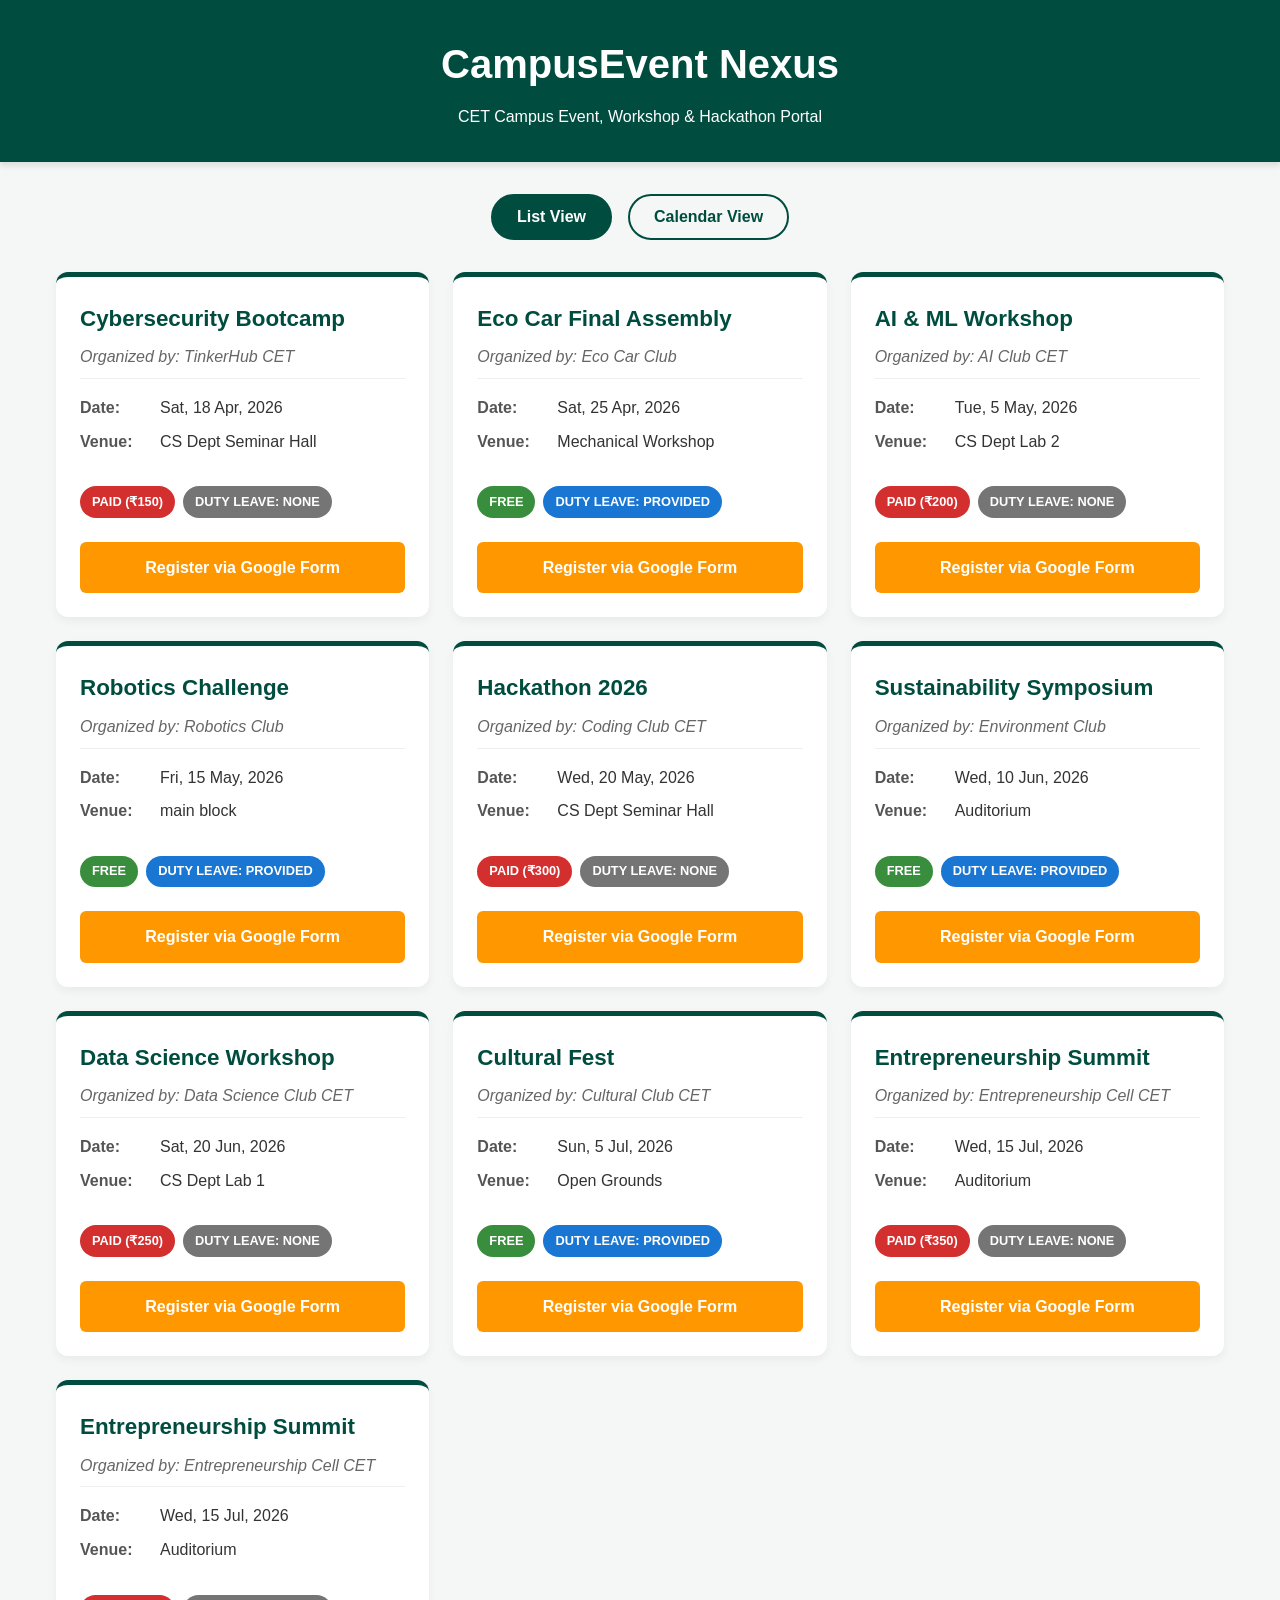
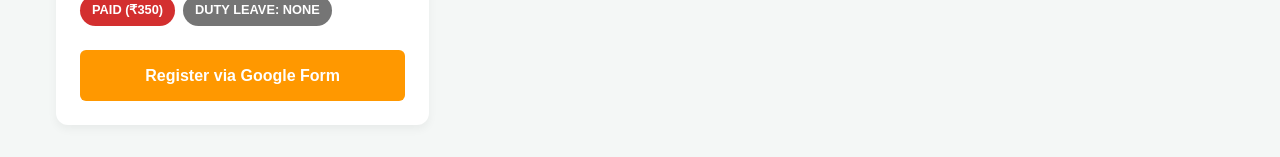
==== index.html @ fb7af2f2 "Create index.html" ====
<!DOCTYPE html>
<html lang="en">
<head>
    <meta charset="UTF-8">
    <meta name="viewport" content="width=device-width, initial-scale=1.0">
    <title>EventLOGIX</title>
    <style>
        /* --- 1. CSS STYLING --- */
        :root {
            --primary-color: #004d40;
            --secondary-color: #00796b;
            --accent-color: #ff9800;
            --bg-color: #f4f7f6;
            --text-color: #333;
            --card-bg: #ffffff;
        }

        * {
            box-sizing: border-box;
            margin: 0;
            padding: 0;
            font-family: 'Segoe UI', Tahoma, Geneva, Verdana, sans-serif;
        }

        body {
            background-color: var(--bg-color);
            color: var(--text-color);
            line-height: 1.6;
        }

        header {
            background-color: var(--primary-color);
            color: white;
            padding: 2rem 1rem;
            text-align: center;
            box-shadow: 0 4px 6px rgba(0,0,0,0.1);
        }

        header h1 {
            font-size: 2.5rem;
            margin-bottom: 0.5rem;
        }

        main {
            padding: 2rem 1rem;
            max-width: 1200px;
            margin: 0 auto;
        }

        /* View Toggle Controls */
        .controls {
            display: flex;
            justify-content: center;
            gap: 1rem;
            margin-bottom: 2rem;
        }

        .toggle-btn {
            padding: 0.75rem 1.5rem;
            border: 2px solid var(--primary-color);
            background-color: transparent;
            color: var(--primary-color);
            font-size: 1rem;
            font-weight: bold;
            border-radius: 30px;
            cursor: pointer;
            transition: all 0.3s ease;
        }

        .toggle-btn.active, .toggle-btn:hover {
            background-color: var(--primary-color);
            color: white;
        }

        /* Views Animation */
        #list-view, #calendar-view {
            display: none;
            animation: fadeIn 0.5s ease-in-out;
        }

        #list-view.active, #calendar-view.active {
            display: block;
        }

        @keyframes fadeIn {
            from { opacity: 0; transform: translateY(10px); }
            to { opacity: 1; transform: translateY(0); }
        }

        /* Grid Layout for Event Cards */
        .grid-container {
            display: grid;
            grid-template-columns: repeat(auto-fit, minmax(320px, 1fr));
            gap: 1.5rem;
        }

        /* Event Card Styling */
        .card {
            background: var(--card-bg);
            border-radius: 12px;
            padding: 1.5rem;
            box-shadow: 0 4px 10px rgba(0,0,0,0.05);
            border-top: 5px solid var(--primary-color);
            display: flex;
            flex-direction: column;
            transition: transform 0.2s, box-shadow 0.2s;
        }

        .card:hover {
            transform: translateY(-5px);
            box-shadow: 0 6px 15px rgba(0,0,0,0.1);
        }

        .card h3 {
            color: var(--primary-color);
            margin-bottom: 0.5rem;
            font-size: 1.4rem;
        }

        .card .club-name {
            font-style: italic;
            color: #666;
            margin-bottom: 1rem;
            border-bottom: 1px solid #eee;
            padding-bottom: 0.5rem;
        }

        .detail-row {
            display: flex;
            margin-bottom: 0.5rem;
            align-items: center;
        }

        .detail-row strong {
            width: 80px;
            color: #555;
        }

        /* Badges */
        .badges {
            margin: 1.5rem 0;
            display: flex;
            flex-wrap: wrap;
            gap: 0.5rem;
        }

        .badge {
            padding: 0.35rem 0.75rem;
            border-radius: 20px;
            font-size: 0.8rem;
            font-weight: bold;
            color: white;
            text-transform: uppercase;
        }

        .bg-paid { background-color: #d32f2f; }
        .bg-free { background-color: #388e3c; }
        .bg-leave { background-color: #1976d2; }
        .bg-no-leave { background-color: #757575; }

        /* Google Form Link Button */
        .btn-register {
            margin-top: auto;
            display: block;
            padding: 0.8rem;
            background-color: var(--accent-color);
            color: white;
            text-decoration: none;
            border-radius: 6px;
            font-weight: bold;
            text-align: center;
            transition: background-color 0.2s;
        }

        .btn-register:hover {
            background-color: #e68a00;
        }

        /* Calendar View Styling */
        .calendar-header {
            display: flex;
            justify-content: space-between;
            align-items: center;
            margin-bottom: 1rem;
            background: white;
            padding: 1rem;
            border-radius: 8px;
            box-shadow: 0 2px 5px rgba(0,0,0,0.05);
        }

        .calendar-grid {
            display: grid;
            grid-template-columns: repeat(7, 1fr);
            gap: 5px;
            background: #ddd;
            border: 1px solid #ddd;
            border-radius: 8px;
            overflow: hidden;
        }

        .calendar-day-header {
            background: var(--primary-color);
            color: white;
            padding: 0.5rem;
            text-align: center;
            font-weight: bold;
            font-size: 0.9rem;
        }

        .calendar-day {
            background: white;
            min-height: 100px;
            padding: 0.5rem;
            position: relative;
        }

        .calendar-day.empty {
            background: #f9f9f9;
        }

        .day-number {
            font-weight: bold;
            color: #777;
            margin-bottom: 5px;
            display: block;
        }

        .calendar-event {
            background: var(--secondary-color);
            color: white;
            font-size: 0.75rem;
            padding: 4px;
            border-radius: 4px;
            margin-bottom: 4px;
            cursor: pointer;
            white-space: nowrap;
            overflow: hidden;
            text-overflow: ellipsis;
        }
        
        .calendar-event.paid { background: #d32f2f; }
        .calendar-event:hover { opacity: 0.8; }

        /* Responsive Calendar for Mobile */
        @media (max-width: 768px) {
            .calendar-grid { grid-template-columns: 1fr; }
            .calendar-day-header { display: none; }
            .calendar-day { min-height: auto; padding: 1rem; border-bottom: 1px solid #eee; }
            .calendar-day.empty { display: none; }
            .day-number { display: inline-block; width: 30px; }
            .calendar-event { white-space: normal; }
        }
    </style>
</head>
<body>

    <header>
        <h1>CampusEvent Nexus</h1>
        <p>CET Campus Event, Workshop & Hackathon Portal</p>
    </header>

    <main>
        <section class="controls">
            <button id="btn-list" class="toggle-btn active" onclick="switchView('list')">List View</button>
            <button id="btn-calendar" class="toggle-btn" onclick="switchView('calendar')">Calendar View</button>
        </section>

        <div id="list-view" class="active">
            <div id="event-container" class="grid-container">
                </div>
        </div>

        <div id="calendar-view">
            <div class="calendar-header">
                <button class="toggle-btn" onclick="changeMonth(-1)">&#8592; Prev</button>
                <h2 id="calendar-month-year">April 2026</h2>
                <button class="toggle-btn" onclick="changeMonth(1)">Next &#8594;</button>
            </div>
            <div class="calendar-grid" id="calendar-grid">
                </div>
        </div>
    </main>

    <script>
        // Data Structure (Acts as our static database)
        // REMEMBER: Replace the 'formLink' URLs with your actual Google Form links!
        const events = [
       {
                            id: 1,
                            title: "Entrepreneurship Summit",
                            club: "Entrepreneurship Cell CET",
                            date: "2026-07-15",
                            location: "Auditorium",
                            isFree: false,
                            costText: "Paid (₹350)",
                            dutyLeave: false,
                            formLink: "https://docs.google.com/forms/d/e/1FAIpQLSc_j4WMgxHCGVYMTfJOaY2FZp9O6i1pUC7nRls2keED-490Xw/viewform?usp=publish-editor"
                        },
            {
                id: 2,
                title: "Cybersecurity Bootcamp",
                club: "TinkerHub CET",
                date: "2026-04-18",
                location: "CS Dept Seminar Hall",
                isFree: false,
                costText: "Paid (₹150)",
                dutyLeave: false,
                formLink: "https://docs.google.com/forms/d/e/1FAIpQLSc_j4WMgxHCGVYMTfJOaY2FZp9O6i1pUC7nRls2keED-490Xw/viewform?usp=publish-editor"
            },

            {
                id: 3,
                title: "Eco Car Final Assembly",
                club: "Eco Car Club",
                date: "2026-04-25",
                location: "Mechanical Workshop",
                isFree: true,
                costText: "Free",
                dutyLeave: true,
                formLink: "https://docs.google.com/forms/d/e/1FAIpQLSc_j4WMgxHCGVYMTfJOaY2FZp9O6i1pUC7nRls2keED-490Xw/viewform?usp=publish-editor"
            },
            {
                id: 4,
                title: "AI & ML Workshop",
                club: "AI Club CET",
                date: "2026-05-05",
                location: "CS Dept Lab 2",
                isFree: false,
                costText: "Paid (₹200)",
                dutyLeave: false,
                formLink: "https://docs.google.com/forms/d/e/1FAIpQLSc_j4WMgxHCGVYMTfJOaY2FZp9O6i1pUC7nRls2keED-490Xw/viewform?usp=publish-editor"
            },{
                id: 5,
                title: "Robotics Challenge",
                club: "Robotics Club",
                date: "2026-05-15",
                location: "main block",
                isFree: true,
                costText: "Free",
                dutyLeave: true,
                formLink: "https://docs.google.com/forms/d/e/1FAIpQLSc_j4WMgxHCGVYMTfJOaY2FZp9O6i1pUC7nRls2keED-490Xw/viewform?usp=publish-editor"
            },
                {
                    id: 6,
                    title: "Hackathon 2026",
                    club: "Coding Club CET",
                    date: "2026-05-20",
                    location: "CS Dept Seminar Hall",
                    isFree: false,
                    costText: "Paid (₹300)",
                    dutyLeave: false,
                    formLink: "https://docs.google.com/forms/d/e/1FAIpQLSc_j4WMgxHCGVYMTfJOaY2FZp9O6i1pUC7nRls2keED-490Xw/viewform?usp=publish-editor"
                },
                    {
                        id: 7,
                        title: "Sustainability Symposium",
                        club: "Environment Club",
                        date: "2026-06-10",
                        location: "Auditorium",
                        isFree: true,
                        costText: "Free",
                        dutyLeave: true,
                        formLink: "https://docs.google.com/forms/d/e/1FAIpQLSc_j4WMgxHCGVYMTfJOaY2FZp9O6i1pUC7nRls2keED-490Xw/viewform?usp=publish-editor"
                    },
                    {
                        id: 8,
                        title: "Data Science Workshop",
                        club: "Data Science Club CET",
                        date: "2026-06-20",
                        location: "CS Dept Lab 1",
                        isFree: false,
                        costText: "Paid (₹250)",
                        dutyLeave: false,
                        formLink: "https://docs.google.com/forms/d/e/1FAIpQLSc_j4WMgxHCGVYMTfJOaY2FZp9O6i1pUC7nRls2keED-490Xw/viewform?usp=publish-editor"
                    },
                        {
                            id: 9,
                            title: "Cultural Fest",
                            club: "Cultural Club CET",
                            date: "2026-07-05",
                            location: "Open Grounds",
                            isFree: true,
                            costText: "Free",
                            dutyLeave: true,
                            formLink: "https://docs.google.com/forms/d/e/1FAIpQLSc_j4WMgxHCGVYMTfJOaY2FZp9O6i1pUC7nRls2keED-490Xw/viewform?usp=publish-editor"
                        },
                        {
                            id: 10,
                            title: "Entrepreneurship Summit",
                            club: "Entrepreneurship Cell CET",
                            date: "2026-07-15",
                            location: "Auditorium",
                            isFree: false,
                            costText: "Paid (₹350)",
                            dutyLeave: false,
                            formLink: "https://docs.google.com/forms/d/e/1FAIpQLSc_j4WMgxHCGVYMTfJOaY2FZp9O6i1pUC7nRls2keED-490Xw/viewform?usp=publish-editor"
                        }









        ];

        // Global Variable for Calendar Month (Starts at April 2026)
        let currentDate = new Date(2026, 3, 1); 

        // View Switcher Logic (Uses localStorage for Caching)
        function switchView(view) {
            localStorage.setItem('preferredView', view);

            document.getElementById('list-view').classList.remove('active');
            document.getElementById('calendar-view').classList.remove('active');
            document.getElementById('btn-list').classList.remove('active');
            document.getElementById('btn-calendar').classList.remove('active');

            if(view === 'list') {
                document.getElementById('list-view').classList.add('active');
                document.getElementById('btn-list').classList.add('active');
            } else {
                document.getElementById('calendar-view').classList.add('active');
                document.getElementById('btn-calendar').classList.add('active');
                renderCalendar();
            }
        }

        // Render List View Cards
        function renderList() {
            const container = document.getElementById('event-container');
            container.innerHTML = ""; 

            // Sort events chronologically
            const sortedEvents = [...events].sort((a, b) => new Date(a.date) - new Date(b.date));

            sortedEvents.forEach(event => {
                const costClass = event.isFree ? "bg-free" : "bg-paid";
                const leaveBadge = event.dutyLeave 
                    ? `<span class="badge bg-leave">Duty Leave: Provided</span>` 
                    : `<span class="badge bg-no-leave">Duty Leave: None</span>`;

                const dateObj = new Date(event.date);
                const formattedDate = dateObj.toLocaleDateString('en-IN', { weekday: 'short', year: 'numeric', month: 'short', day: 'numeric' });

                const cardHTML = `
                    <div class="card">
                        <h3>${event.title}</h3>
                        <p class="club-name">Organized by: ${event.club}</p>
                        
                        <div class="detail-row">
                            <strong>Date:</strong> <span>${formattedDate}</span>
                        </div>
                        <div class="detail-row">
                            <strong>Venue:</strong> <span>${event.location}</span>
                        </div>
                        
                        <div class="badges">
                            <span class="badge ${costClass}">${event.costText}</span>
                            ${leaveBadge}
                        </div>

                        <a href="${event.formLink}" target="_blank" class="btn-register">Register via Google Form</a>
                    </div>
                `;
                container.innerHTML += cardHTML;
            });
        }

        // Calendar Logic
        function changeMonth(dir) {
            currentDate.setMonth(currentDate.getMonth() + dir);
            renderCalendar();
        }

        function renderCalendar() {
            const monthYear = document.getElementById('calendar-month-year');
            const grid = document.getElementById('calendar-grid');
            grid.innerHTML = "";

            const year = currentDate.getFullYear();
            const month = currentDate.getMonth();

            monthYear.textContent = currentDate.toLocaleDateString('en-US', { month: 'long', year: 'numeric' });

            const days = ['Sun', 'Mon', 'Tue', 'Wed', 'Thu', 'Fri', 'Sat'];
            days.forEach(day => {
                grid.innerHTML += `<div class="calendar-day-header">${day}</div>`;
            });

            const firstDay = new Date(year, month, 1).getDay();
            const daysInMonth = new Date(year, month + 1, 0).getDate();

            for (let i = 0; i < firstDay; i++) {
                grid.innerHTML += `<div class="calendar-day empty"></div>`;
            }

            for (let day = 1; day <= daysInMonth; day++) {
                const dateString = `${year}-${String(month + 1).padStart(2, '0')}-${String(day).padStart(2, '0')}`;
                const daysEvents = events.filter(e => e.date === dateString);
                
                let eventsHTML = "";
                daysEvents.forEach(e => {
                    const eventClass = e.isFree ? '' : 'paid';
                    // The event block is now an interactive anchor tag!
                    eventsHTML += `<a href="${e.formLink}" target="_blank" class="calendar-event ${eventClass}" style="display: block; text-decoration: none;" title="Click to register for ${e.title} at ${e.location}">${e.title}</a>`;
                });

                grid.innerHTML += `
                    <div class="calendar-day">
                        <span class="day-number">${day}</span>
                        ${eventsHTML}
                    </div>
                `;
            }
        }

        // Initialize App on Window Load
        window.onload = () => {
            renderList(); 
            
            // Check localStorage cache for user's previous view
            const savedPreference = localStorage.getItem('preferredView');
            if (savedPreference) {
                switchView(savedPreference);
            } else {
                switchView('list'); 
            }
        };
    </script>
</body>
</html>
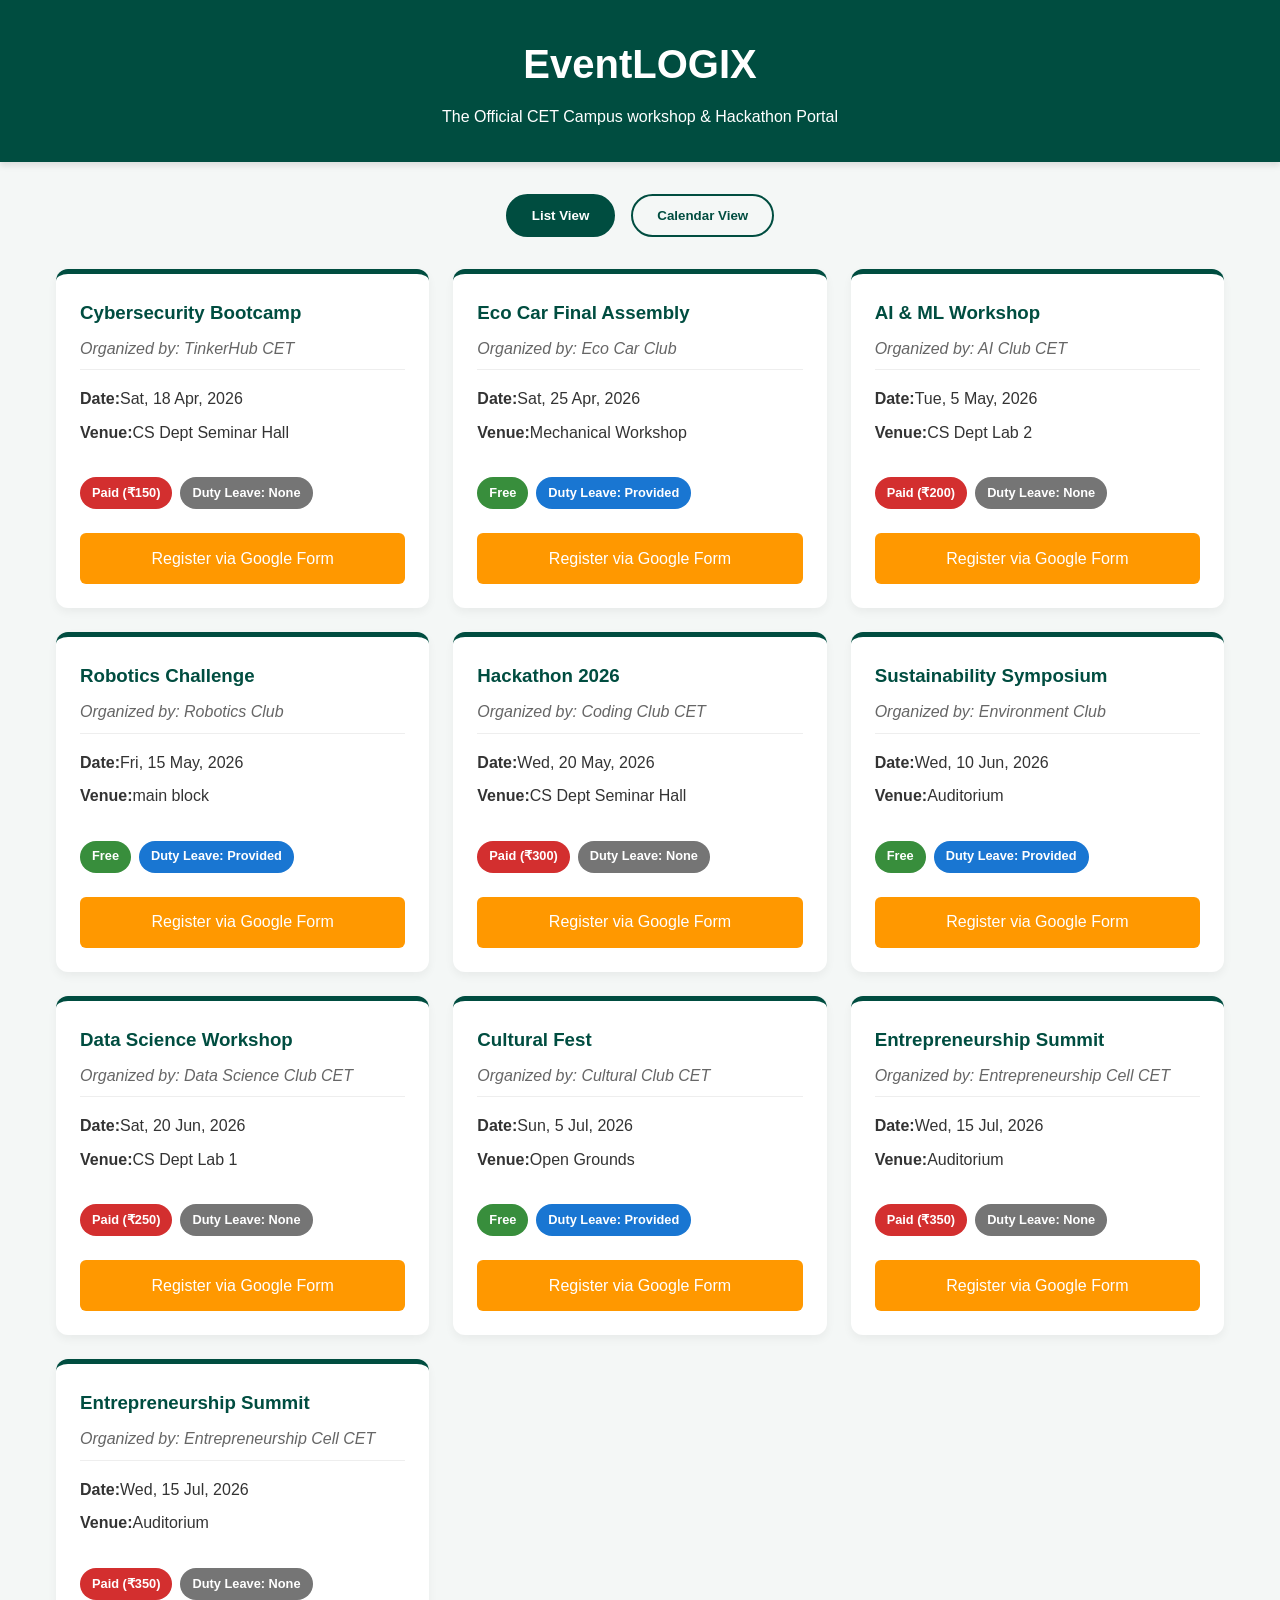
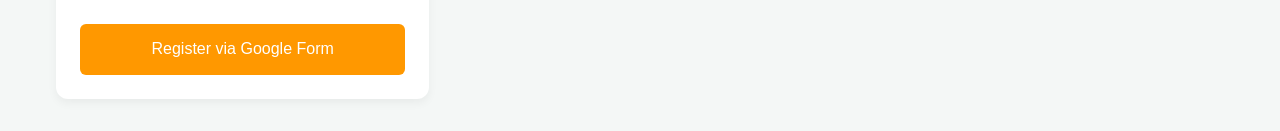
==== commit 4d33a434: "Rename main.html to index.html" ====
--- a/index.html
+++ b/index.html
@@ -1,534 +1,40 @@
- <!DOCTYPE html>
-<html lang="en">
-<head>
-    <meta charset="UTF-8">
-    <meta name="viewport" content="width=device-width, initial-scale=1.0">
-    <title>EventLOGIX</title>
-    <style>
-        /* --- 1. CSS STYLING --- */
-        :root {
-            --primary-color: #004d40;
-            --secondary-color: #00796b;
-            --accent-color: #ff9800;
-            --bg-color: #f4f7f6;
-            --text-color: #333;
-            --card-bg: #ffffff;
-        }
-
-        * {
-            box-sizing: border-box;
-            margin: 0;
-            padding: 0;
-            font-family: 'Segoe UI', Tahoma, Geneva, Verdana, sans-serif;
-        }
-
-        body {
-            background-color: var(--bg-color);
-            color: var(--text-color);
-            line-height: 1.6;
-        }
-
-        header {
-            background-color: var(--primary-color);
-            color: white;
-            padding: 2rem 1rem;
-            text-align: center;
-            box-shadow: 0 4px 6px rgba(0,0,0,0.1);
-        }
-
-        header h1 {
-            font-size: 2.5rem;
-            margin-bottom: 0.5rem;
-        }
-
-        main {
-            padding: 2rem 1rem;
-            max-width: 1200px;
-            margin: 0 auto;
-        }
-
-        /* View Toggle Controls */
-        .controls {
-            display: flex;
-            justify-content: center;
-            gap: 1rem;
-            margin-bottom: 2rem;
-        }
-
-        .toggle-btn {
-            padding: 0.75rem 1.5rem;
-            border: 2px solid var(--primary-color);
-            background-color: transparent;
-            color: var(--primary-color);
-            font-size: 1rem;
-            font-weight: bold;
-            border-radius: 30px;
-            cursor: pointer;
-            transition: all 0.3s ease;
-        }
-
-        .toggle-btn.active, .toggle-btn:hover {
-            background-color: var(--primary-color);
-            color: white;
-        }
-
-        /* Views Animation */
-        #list-view, #calendar-view {
-            display: none;
-            animation: fadeIn 0.5s ease-in-out;
-        }
-
-        #list-view.active, #calendar-view.active {
-            display: block;
-        }
-
-        @keyframes fadeIn {
-            from { opacity: 0; transform: translateY(10px); }
-            to { opacity: 1; transform: translateY(0); }
-        }
-
-        /* Grid Layout for Event Cards */
-        .grid-container {
-            display: grid;
-            grid-template-columns: repeat(auto-fit, minmax(320px, 1fr));
-            gap: 1.5rem;
-        }
-
-        /* Event Card Styling */
-        .card {
-            background: var(--card-bg);
-            border-radius: 12px;
-            padding: 1.5rem;
-            box-shadow: 0 4px 10px rgba(0,0,0,0.05);
-            border-top: 5px solid var(--primary-color);
-            display: flex;
-            flex-direction: column;
-            transition: transform 0.2s, box-shadow 0.2s;
-        }
-
-        .card:hover {
-            transform: translateY(-5px);
-            box-shadow: 0 6px 15px rgba(0,0,0,0.1);
-        }
-
-        .card h3 {
-            color: var(--primary-color);
-            margin-bottom: 0.5rem;
-            font-size: 1.4rem;
-        }
-
-        .card .club-name {
-            font-style: italic;
-            color: #666;
-            margin-bottom: 1rem;
-            border-bottom: 1px solid #eee;
-            padding-bottom: 0.5rem;
-        }
-
-        .detail-row {
-            display: flex;
-            margin-bottom: 0.5rem;
-            align-items: center;
-        }
-
-        .detail-row strong {
-            width: 80px;
-            color: #555;
-        }
-
-        /* Badges */
-        .badges {
-            margin: 1.5rem 0;
-            display: flex;
-            flex-wrap: wrap;
-            gap: 0.5rem;
-        }
-
-        .badge {
-            padding: 0.35rem 0.75rem;
-            border-radius: 20px;
-            font-size: 0.8rem;
-            font-weight: bold;
-            color: white;
-            text-transform: uppercase;
-        }
-
-        .bg-paid { background-color: #d32f2f; }
-        .bg-free { background-color: #388e3c; }
-        .bg-leave { background-color: #1976d2; }
-        .bg-no-leave { background-color: #757575; }
-
-        /* Google Form Link Button */
-        .btn-register {
-            margin-top: auto;
-            display: block;
-            padding: 0.8rem;
-            background-color: var(--accent-color);
-            color: white;
-            text-decoration: none;
-            border-radius: 6px;
-            font-weight: bold;
-            text-align: center;
-            transition: background-color 0.2s;
-        }
-
-        .btn-register:hover {
-            background-color: #e68a00;
-        }
-
-        /* Calendar View Styling */
-        .calendar-header {
-            display: flex;
-            justify-content: space-between;
-            align-items: center;
-            margin-bottom: 1rem;
-            background: white;
-            padding: 1rem;
-            border-radius: 8px;
-            box-shadow: 0 2px 5px rgba(0,0,0,0.05);
-        }
-
-        .calendar-grid {
-            display: grid;
-            grid-template-columns: repeat(7, 1fr);
-            gap: 5px;
-            background: #ddd;
-            border: 1px solid #ddd;
-            border-radius: 8px;
-            overflow: hidden;
-        }
-
-        .calendar-day-header {
-            background: var(--primary-color);
-            color: white;
-            padding: 0.5rem;
-            text-align: center;
-            font-weight: bold;
-            font-size: 0.9rem;
-        }
-
-        .calendar-day {
-            background: white;
-            min-height: 100px;
-            padding: 0.5rem;
-            position: relative;
-        }
-
-        .calendar-day.empty {
-            background: #f9f9f9;
-        }
-
-        .day-number {
-            font-weight: bold;
-            color: #777;
-            margin-bottom: 5px;
-            display: block;
-        }
-
-        .calendar-event {
-            background: var(--secondary-color);
-            color: white;
-            font-size: 0.75rem;
-            padding: 4px;
-            border-radius: 4px;
-            margin-bottom: 4px;
-            cursor: pointer;
-            white-space: nowrap;
-            overflow: hidden;
-            text-overflow: ellipsis;
-        }
-        
-        .calendar-event.paid { background: #d32f2f; }
-        .calendar-event:hover { opacity: 0.8; }
-
-        /* Responsive Calendar for Mobile */
-        @media (max-width: 768px) {
-            .calendar-grid { grid-template-columns: 1fr; }
-            .calendar-day-header { display: none; }
-            .calendar-day { min-height: auto; padding: 1rem; border-bottom: 1px solid #eee; }
-            .calendar-day.empty { display: none; }
-            .day-number { display: inline-block; width: 30px; }
-            .calendar-event { white-space: normal; }
-        }
-    </style>
-</head>
-<body>
-
-    <header>
-        <h1>CampusEvent Nexus</h1>
-        <p>CET Campus Event, Workshop & Hackathon Portal</p>
-    </header>
-
-    <main>
-        <section class="controls">
-            <button id="btn-list" class="toggle-btn active" onclick="switchView('list')">List View</button>
-            <button id="btn-calendar" class="toggle-btn" onclick="switchView('calendar')">Calendar View</button>
-        </section>
-
-        <div id="list-view" class="active">
-            <div id="event-container" class="grid-container">
-                </div>
-        </div>
-
-        <div id="calendar-view">
-            <div class="calendar-header">
-                <button class="toggle-btn" onclick="changeMonth(-1)">&#8592; Prev</button>
-                <h2 id="calendar-month-year">April 2026</h2>
-                <button class="toggle-btn" onclick="changeMonth(1)">Next &#8594;</button>
-            </div>
-            <div class="calendar-grid" id="calendar-grid">
-                </div>
-        </div>
-    </main>
-
-    <script>
-        // Data Structure (Acts as our static database)
-        // REMEMBER: Replace the 'formLink' URLs with your actual Google Form links!
-        const events = [
-       {
-                            id: 1,
-                            title: "Entrepreneurship Summit",
-                            club: "Entrepreneurship Cell CET",
-                            date: "2026-07-15",
-                            location: "Auditorium",
-                            isFree: false,
-                            costText: "Paid (₹350)",
-                            dutyLeave: false,
-                            formLink: "https://docs.google.com/forms/d/e/1FAIpQLSc_j4WMgxHCGVYMTfJOaY2FZp9O6i1pUC7nRls2keED-490Xw/viewform?usp=publish-editor"
-                        },
-            {
-                id: 2,
-                title: "Cybersecurity Bootcamp",
-                club: "TinkerHub CET",
-                date: "2026-04-18",
-                location: "CS Dept Seminar Hall",
-                isFree: false,
-                costText: "Paid (₹150)",
-                dutyLeave: false,
-                formLink: "https://docs.google.com/forms/d/e/1FAIpQLSc_j4WMgxHCGVYMTfJOaY2FZp9O6i1pUC7nRls2keED-490Xw/viewform?usp=publish-editor"
-            },
-
-            {
-                id: 3,
-                title: "Eco Car Final Assembly",
-                club: "Eco Car Club",
-                date: "2026-04-25",
-                location: "Mechanical Workshop",
-                isFree: true,
-                costText: "Free",
-                dutyLeave: true,
-                formLink: "https://docs.google.com/forms/d/e/1FAIpQLSc_j4WMgxHCGVYMTfJOaY2FZp9O6i1pUC7nRls2keED-490Xw/viewform?usp=publish-editor"
-            },
-            {
-                id: 4,
-                title: "AI & ML Workshop",
-                club: "AI Club CET",
-                date: "2026-05-05",
-                location: "CS Dept Lab 2",
-                isFree: false,
-                costText: "Paid (₹200)",
-                dutyLeave: false,
-                formLink: "https://docs.google.com/forms/d/e/1FAIpQLSc_j4WMgxHCGVYMTfJOaY2FZp9O6i1pUC7nRls2keED-490Xw/viewform?usp=publish-editor"
-            },{
-                id: 5,
-                title: "Robotics Challenge",
-                club: "Robotics Club",
-                date: "2026-05-15",
-                location: "main block",
-                isFree: true,
-                costText: "Free",
-                dutyLeave: true,
-                formLink: "https://docs.google.com/forms/d/e/1FAIpQLSc_j4WMgxHCGVYMTfJOaY2FZp9O6i1pUC7nRls2keED-490Xw/viewform?usp=publish-editor"
-            },
-                {
-                    id: 6,
-                    title: "Hackathon 2026",
-                    club: "Coding Club CET",
-                    date: "2026-05-20",
-                    location: "CS Dept Seminar Hall",
-                    isFree: false,
-                    costText: "Paid (₹300)",
-                    dutyLeave: false,
-                    formLink: "https://docs.google.com/forms/d/e/1FAIpQLSc_j4WMgxHCGVYMTfJOaY2FZp9O6i1pUC7nRls2keED-490Xw/viewform?usp=publish-editor"
-                },
-                    {
-                        id: 7,
-                        title: "Sustainability Symposium",
-                        club: "Environment Club",
-                        date: "2026-06-10",
-                        location: "Auditorium",
-                        isFree: true,
-                        costText: "Free",
-                        dutyLeave: true,
-                        formLink: "https://docs.google.com/forms/d/e/1FAIpQLSc_j4WMgxHCGVYMTfJOaY2FZp9O6i1pUC7nRls2keED-490Xw/viewform?usp=publish-editor"
-                    },
-                    {
-                        id: 8,
-                        title: "Data Science Workshop",
-                        club: "Data Science Club CET",
-                        date: "2026-06-20",
-                        location: "CS Dept Lab 1",
-                        isFree: false,
-                        costText: "Paid (₹250)",
-                        dutyLeave: false,
-                        formLink: "https://docs.google.com/forms/d/e/1FAIpQLSc_j4WMgxHCGVYMTfJOaY2FZp9O6i1pUC7nRls2keED-490Xw/viewform?usp=publish-editor"
-                    },
-                        {
-                            id: 9,
-                            title: "Cultural Fest",
-                            club: "Cultural Club CET",
-                            date: "2026-07-05",
-                            location: "Open Grounds",
-                            isFree: true,
-                            costText: "Free",
-                            dutyLeave: true,
-                            formLink: "https://docs.google.com/forms/d/e/1FAIpQLSc_j4WMgxHCGVYMTfJOaY2FZp9O6i1pUC7nRls2keED-490Xw/viewform?usp=publish-editor"
-                        },
-                        {
-                            id: 10,
-                            title: "Entrepreneurship Summit",
-                            club: "Entrepreneurship Cell CET",
-                            date: "2026-07-15",
-                            location: "Auditorium",
-                            isFree: false,
-                            costText: "Paid (₹350)",
-                            dutyLeave: false,
-                            formLink: "https://docs.google.com/forms/d/e/1FAIpQLSc_j4WMgxHCGVYMTfJOaY2FZp9O6i1pUC7nRls2keED-490Xw/viewform?usp=publish-editor"
-                        }
-
-
-
-
-
-
-
-
-
-        ];
-
-        // Global Variable for Calendar Month (Starts at April 2026)
-        let currentDate = new Date(2026, 3, 1); 
-
-        // View Switcher Logic (Uses localStorage for Caching)
-        function switchView(view) {
-            localStorage.setItem('preferredView', view);
-
-            document.getElementById('list-view').classList.remove('active');
-            document.getElementById('calendar-view').classList.remove('active');
-            document.getElementById('btn-list').classList.remove('active');
-            document.getElementById('btn-calendar').classList.remove('active');
-
-            if(view === 'list') {
-                document.getElementById('list-view').classList.add('active');
-                document.getElementById('btn-list').classList.add('active');
-            } else {
-                document.getElementById('calendar-view').classList.add('active');
-                document.getElementById('btn-calendar').classList.add('active');
-                renderCalendar();
-            }
-        }
-
-        // Render List View Cards
-        function renderList() {
-            const container = document.getElementById('event-container');
-            container.innerHTML = ""; 
-
-            // Sort events chronologically
-            const sortedEvents = [...events].sort((a, b) => new Date(a.date) - new Date(b.date));
-
-            sortedEvents.forEach(event => {
-                const costClass = event.isFree ? "bg-free" : "bg-paid";
-                const leaveBadge = event.dutyLeave 
-                    ? `<span class="badge bg-leave">Duty Leave: Provided</span>` 
-                    : `<span class="badge bg-no-leave">Duty Leave: None</span>`;
-
-                const dateObj = new Date(event.date);
-                const formattedDate = dateObj.toLocaleDateString('en-IN', { weekday: 'short', year: 'numeric', month: 'short', day: 'numeric' });
-
-                const cardHTML = `
-                    <div class="card">
-                        <h3>${event.title}</h3>
-                        <p class="club-name">Organized by: ${event.club}</p>
-                        
-                        <div class="detail-row">
-                            <strong>Date:</strong> <span>${formattedDate}</span>
-                        </div>
-                        <div class="detail-row">
-                            <strong>Venue:</strong> <span>${event.location}</span>
-                        </div>
-                        
-                        <div class="badges">
-                            <span class="badge ${costClass}">${event.costText}</span>
-                            ${leaveBadge}
-                        </div>
-
-                        <a href="${event.formLink}" target="_blank" class="btn-register">Register via Google Form</a>
-                    </div>
-                `;
-                container.innerHTML += cardHTML;
-            });
-        }
-
-        // Calendar Logic
-        function changeMonth(dir) {
-            currentDate.setMonth(currentDate.getMonth() + dir);
-            renderCalendar();
-        }
-
-        function renderCalendar() {
-            const monthYear = document.getElementById('calendar-month-year');
-            const grid = document.getElementById('calendar-grid');
-            grid.innerHTML = "";
-
-            const year = currentDate.getFullYear();
-            const month = currentDate.getMonth();
-
-            monthYear.textContent = currentDate.toLocaleDateString('en-US', { month: 'long', year: 'numeric' });
-
-            const days = ['Sun', 'Mon', 'Tue', 'Wed', 'Thu', 'Fri', 'Sat'];
-            days.forEach(day => {
-                grid.innerHTML += `<div class="calendar-day-header">${day}</div>`;
-            });
-
-            const firstDay = new Date(year, month, 1).getDay();
-            const daysInMonth = new Date(year, month + 1, 0).getDate();
-
-            for (let i = 0; i < firstDay; i++) {
-                grid.innerHTML += `<div class="calendar-day empty"></div>`;
-            }
-
-            for (let day = 1; day <= daysInMonth; day++) {
-                const dateString = `${year}-${String(month + 1).padStart(2, '0')}-${String(day).padStart(2, '0')}`;
-                const daysEvents = events.filter(e => e.date === dateString);
-                
-                let eventsHTML = "";
-                daysEvents.forEach(e => {
-                    const eventClass = e.isFree ? '' : 'paid';
-                    // The event block is now an interactive anchor tag!
-                    eventsHTML += `<a href="${e.formLink}" target="_blank" class="calendar-event ${eventClass}" style="display: block; text-decoration: none;" title="Click to register for ${e.title} at ${e.location}">${e.title}</a>`;
-                });
-
-                grid.innerHTML += `
-                    <div class="calendar-day">
-                        <span class="day-number">${day}</span>
-                        ${eventsHTML}
-                    </div>
-                `;
-            }
-        }
-
-        // Initialize App on Window Load
-        window.onload = () => {
-            renderList(); 
-            
-            // Check localStorage cache for user's previous view
-            const savedPreference = localStorage.getItem('preferredView');
-            if (savedPreference) {
-                switchView(savedPreference);
-            } else {
-                switchView('list'); 
-            }
-        };
-    </script>
-</body>
-</html>
+<!DOCTYPE html>
+<html lang="en">
+<head>
+    <meta charset="UTF-8">
+    <meta name="viewport" content="width=device-width, initial-scale=1.0">
+    <title>EventLOGIX</title>
+    <link rel="stylesheet" href="style.css">
+</head>
+<body>
+
+    <header>
+        <h1>EventLOGIX</h1>
+        <p>The Official CET Campus workshop & Hackathon Portal</p>
+    </header>
+
+    <main>
+        
+        <section class="controls">
+            <button id="btn-list" class="toggle-btn active" onclick="switchView('list')">List View</button>
+            <button id="btn-calendar" class="toggle-btn" onclick="switchView('calendar')">Calendar View</button>
+        </section>
+
+        <div id="list-view" class="active">
+            <div id="event-container" class="grid-container"></div>
+        </div>
+
+        <div id="calendar-view">
+            <div class="calendar-header">
+                <button class="toggle-btn" onclick="changeMonth(-1)">&#8592; Prev</button>
+                <h2 id="calendar-month-year"></h2>
+                <button class="toggle-btn" onclick="changeMonth(1)">Next &#8594;</button>
+            </div>
+            <div class="calendar-grid" id="calendar-grid"></div>
+        </div>
+
+    </main>
+
+    <script src="script.js"></script>
+</body>
+</html>
--- a/style.css
+++ b/style.css
@@ -0,0 +1,338 @@
+/* --- GLOBAL VARIABLES --- */
+/* The :root selector creates variables that can be used anywhere in the CSS */
+:root {
+    --primary-color: #004d40; /* Dark green theme color */
+    --secondary-color: #00796b; /* Lighter green for accents */
+    --accent-color: #ff9800; /* Orange for call-to-action buttons */
+    --bg-color: #f4f7f6; /* Very light gray for the page background */
+    --text-color: #333; /* Dark gray for highly readable text */
+    --card-bg: #ffffff; /* Pure white for event cards */
+}
+
+/* --- BROWSER RESET --- */
+/* The asterisk (*) targets every single element on the page */
+* {
+    /* Ensures padding and borders don't increase the total width of elements */
+    box-sizing: border-box; 
+    /* Removes default browser margins */
+    margin: 0; 
+    /* Removes default browser padding */
+    padding: 0; 
+    /* Sets a clean, modern font for the whole site */
+    font-family: 'Segoe UI', Tahoma, Geneva, Verdana, sans-serif; 
+}
+
+/* --- BASE STYLES --- */
+body {
+    /* Applies the light gray background color */
+    background-color: var(--bg-color); 
+    /* Applies the dark gray text color */
+    color: var(--text-color); 
+    /* Increases space between lines of text for better reading */
+    line-height: 1.6; 
+}
+
+/* --- HEADER STYLES --- */
+header {
+    /* Uses the dark green theme color for the top banner */
+    background-color: var(--primary-color); 
+    /* Makes the text inside the header white */
+    color: white; 
+    /* Adds space inside the header (top/bottom: 2rem, left/right: 1rem) */
+    padding: 2rem 1rem; 
+    /* Centers the text horizontally */
+    text-align: center; 
+    /* Adds a subtle drop shadow below the header */
+    box-shadow: 0 4px 6px rgba(0,0,0,0.1); 
+}
+
+header h1 {
+    /* Makes the main title very large */
+    font-size: 2.5rem; 
+    /* Adds a small space below the title */
+    margin-bottom: 0.5rem; 
+}
+
+/* --- MAIN LAYOUT --- */
+main {
+    /* Adds space around the main content area */
+    padding: 2rem 1rem; 
+    /* Prevents the content from stretching too wide on large screens */
+    max-width: 1200px; 
+    /* Automatically centers the main content box horizontally */
+    margin: 0 auto; 
+}
+
+/* --- NAVIGATION BUTTONS --- */
+.controls {
+    /* Uses flexbox to arrange items in a row */
+    display: flex; 
+    /* Centers the buttons horizontally inside the row */
+    justify-content: center; 
+    /* Adds exactly 1rem of space between the buttons */
+    gap: 1rem; 
+    /* Pushes content below the controls down by 2rem */
+    margin-bottom: 2rem; 
+}
+
+.toggle-btn {
+    /* Adds space inside the button (top/bottom: 0.75rem, left/right: 1.5rem) */
+    padding: 0.75rem 1.5rem; 
+    /* Creates a 2px solid green border */
+    border: 2px solid var(--primary-color); 
+    /* Makes the background see-through initially */
+    background-color: transparent; 
+    /* Colors the text green */
+    color: var(--primary-color); 
+    /* Makes the button text bold */
+    font-weight: bold; 
+    /* Rounds the corners of the button heavily to look like a pill */
+    border-radius: 30px; 
+    /* Changes the mouse cursor to a pointer (hand) on hover */
+    cursor: pointer; 
+    /* Makes color changes happen smoothly over 0.3 seconds */
+    transition: all 0.3s ease; 
+}
+
+/* Styles applied when button is hovered OR has the 'active' class */
+.toggle-btn.active, 
+.toggle-btn:hover {
+    /* Fills the button with the green color */
+    background-color: var(--primary-color); 
+    /* Changes the text color to white */
+    color: white; 
+}
+
+/* --- VIEW SWITCHING LOGIC --- */
+/* By default, hide both the list and the calendar */
+#list-view, #calendar-view {
+    display: none; 
+    /* Applies a fade-in animation when they appear */
+    animation: fadeIn 0.5s ease-in-out; 
+}
+
+/* If a view has the 'active' class, make it visible */
+#list-view.active, #calendar-view.active {
+    display: block; 
+}
+
+/* Defines the fade-in animation frames */
+@keyframes fadeIn {
+    /* Start fully transparent and pushed down slightly */
+    from { opacity: 0; transform: translateY(10px); } 
+    /* End fully visible and in normal position */
+    to { opacity: 1; transform: translateY(0); } 
+}
+
+/* --- CARD GRID LAYOUT --- */
+.grid-container {
+    /* Uses CSS Grid for a 2D layout */
+    display: grid; 
+    /* Automatically creates columns. Cards stretch but won't shrink below 320px */
+    grid-template-columns: repeat(auto-fit, minmax(320px, 1fr)); 
+    /* Adds space between the grid cards */
+    gap: 1.5rem; 
+}
+
+/* --- EVENT CARD STYLES --- */
+.card {
+    /* Sets the card background to white */
+    background: var(--card-bg); 
+    /* Rounds the corners of the card slightly */
+    border-radius: 12px; 
+    /* Adds space inside the card */
+    padding: 1.5rem; 
+    /* Adds a very light drop shadow */
+    box-shadow: 0 4px 10px rgba(0,0,0,0.05); 
+    /* Adds a thick green stripe to the top of the card */
+    border-top: 5px solid var(--primary-color); 
+    /* Uses flexbox to arrange contents vertically */
+    display: flex; 
+    /* Sets the flex direction to column (top to bottom) */
+    flex-direction: column; 
+    /* Prepares the card for smooth hover animations */
+    transition: transform 0.2s, box-shadow 0.2s; 
+}
+
+.card:hover {
+    /* Moves the card up by 5 pixels on hover (lift effect) */
+    transform: translateY(-5px); 
+    /* Makes the shadow larger/darker on hover */
+    box-shadow: 0 6px 15px rgba(0,0,0,0.1); 
+}
+
+.card h3 {
+    /* Colors the event title green */
+    color: var(--primary-color); 
+    /* Adds a tiny space below the title */
+    margin-bottom: 0.5rem; 
+}
+
+.card .club-name {
+    /* Makes the club name italic */
+    font-style: italic; 
+    /* Colors the club name medium gray */
+    color: #666; 
+    /* Adds space below the club name */
+    margin-bottom: 1rem; 
+    /* Adds a thin gray line below the club name */
+    border-bottom: 1px solid #eee; 
+    /* Adds space between the text and the bottom border */
+    padding-bottom: 0.5rem; 
+}
+
+.detail-row {
+    /* Uses flexbox to align the label and data horizontally */
+    display: flex; 
+    /* Adds space below each detail row */
+    margin-bottom: 0.5rem; 
+}
+
+/* --- BADGES --- */
+.badges {
+    /* Uses flexbox to put badges in a row */
+    display: flex; 
+    /* Adds space between badges */
+    gap: 0.5rem; 
+    /* Adds space above and below the badge container */
+    margin: 1.5rem 0; 
+}
+
+.badge {
+    /* Adds space inside the badge */
+    padding: 0.35rem 0.75rem; 
+    /* Rounds the edges of the badge into a pill shape */
+    border-radius: 20px; 
+    /* Makes the badge text small */
+    font-size: 0.8rem; 
+    /* Makes the badge text bold */
+    font-weight: bold; 
+    /* Makes the badge text white */
+    color: white; 
+}
+
+/* specific colors for different badge states */
+.bg-paid { background-color: #d32f2f; } /* Red for paid */
+.bg-free { background-color: #388e3c; } /* Green for free */
+.bg-leave { background-color: #1976d2; } /* Blue for duty leave */
+.bg-no-leave { background-color: #757575; } /* Gray for no leave */
+
+/* --- REGISTER BUTTON --- */
+.btn-register {
+    /* Pushes the button to the absolute bottom of the flex card */
+    margin-top: auto; 
+    /* Makes the link behave like a block (takes full width) */
+    display: block; 
+    /* Adds space inside the button */
+    padding: 0.8rem; 
+    /* Colors the button orange */
+    background-color: var(--accent-color); 
+    /* Colors the text white */
+    color: white; 
+    /* Removes the default underline from the link */
+    text-decoration: none; 
+    /* Rounds the corners slightly */
+    border-radius: 6px; 
+    /* Centers the text inside the button */
+    text-align: center; 
+    /* Prepares background color to change smoothly on hover */
+    transition: background-color 0.2s; 
+}
+
+.btn-register:hover {
+    /* Darkens the orange slightly on hover */
+    background-color: #e68a00; 
+}
+
+/* --- CALENDAR LAYOUT --- */
+.calendar-header {
+    /* Uses flexbox for the top calendar bar */
+    display: flex; 
+    /* Pushes Prev left, Title center, Next right */
+    justify-content: space-between; 
+    /* Aligns all items vertically in the middle */
+    align-items: center; 
+    /* Sets the background to white */
+    background: white; 
+    /* Adds space inside the header */
+    padding: 1rem; 
+    /* Rounds the corners of the header box */
+    border-radius: 8px; 
+    /* Adds space below the header */
+    margin-bottom: 1rem; 
+}
+
+.calendar-grid {
+    /* Uses CSS Grid for the 7-day calendar layout */
+    display: grid; 
+    /* Forces exactly 7 columns of equal width */
+    grid-template-columns: repeat(7, 1fr); 
+    /* Adds a 5px gap between squares (acts as border lines) */
+    gap: 5px; 
+    /* Makes the background gray (visible through the gaps) */
+    background: #ddd; 
+    /* Adds a gray border around the whole calendar */
+    border: 1px solid #ddd; 
+}
+
+.calendar-day-header {
+    /* Colors the day headers (Sun, Mon) green */
+    background: var(--primary-color); 
+    /* Colors the header text white */
+    color: white; 
+    /* Adds space inside the header */
+    padding: 0.5rem; 
+    /* Centers the text */
+    text-align: center; 
+}
+
+.calendar-day {
+    /* Makes individual day squares white */
+    background: white; 
+    /* Ensures the square is at least 100px tall even if empty */
+    min-height: 100px; 
+    /* Adds space inside the square */
+    padding: 0.5rem; 
+}
+
+.calendar-day.empty {
+    /* Makes padding squares light gray to differentiate them from active days */
+    background: #f9f9f9; 
+}
+
+.calendar-event {
+    /* Colors the small event bar light teal */
+    background: var(--secondary-color); 
+    /* Colors the text white */
+    color: white; 
+    /* Makes the text very small */
+    font-size: 0.75rem; 
+    /* Adds tiny padding inside the bar */
+    padding: 4px; 
+    /* Adds space below the bar so they stack neatly */
+    margin-bottom: 4px; 
+    /* Forces the text to stay on one single line */
+    white-space: nowrap; 
+    /* Hides any text that flows outside the box */
+    overflow: hidden; 
+    /* Adds '...' if the text is too long for the box */
+    text-overflow: ellipsis; 
+}
+
+/* Modifies the event bar to be red if it costs money */
+.calendar-event.paid { background: #d32f2f; }
+
+/* --- MOBILE RESPONSIVE RULES --- */
+/* These rules apply ONLY when the screen is 768px wide or smaller */
+@media (max-width: 768px) {
+    /* Changes the 7-column calendar grid to a single 1-column list */
+    .calendar-grid { grid-template-columns: 1fr; } 
+    /* Hides the desktop day headers (Sun, Mon, Tue) */
+    .calendar-day-header { display: none; } 
+    /* Hides the empty padding squares (they aren't needed in a list) */
+    .calendar-day.empty { display: none; } 
+    /* Allows day boxes to shrink to fit text height */
+    .calendar-day { min-height: auto; } 
+    /* Allows event titles to wrap to the next line on mobile */
+    .calendar-event { white-space: normal; } 
+}
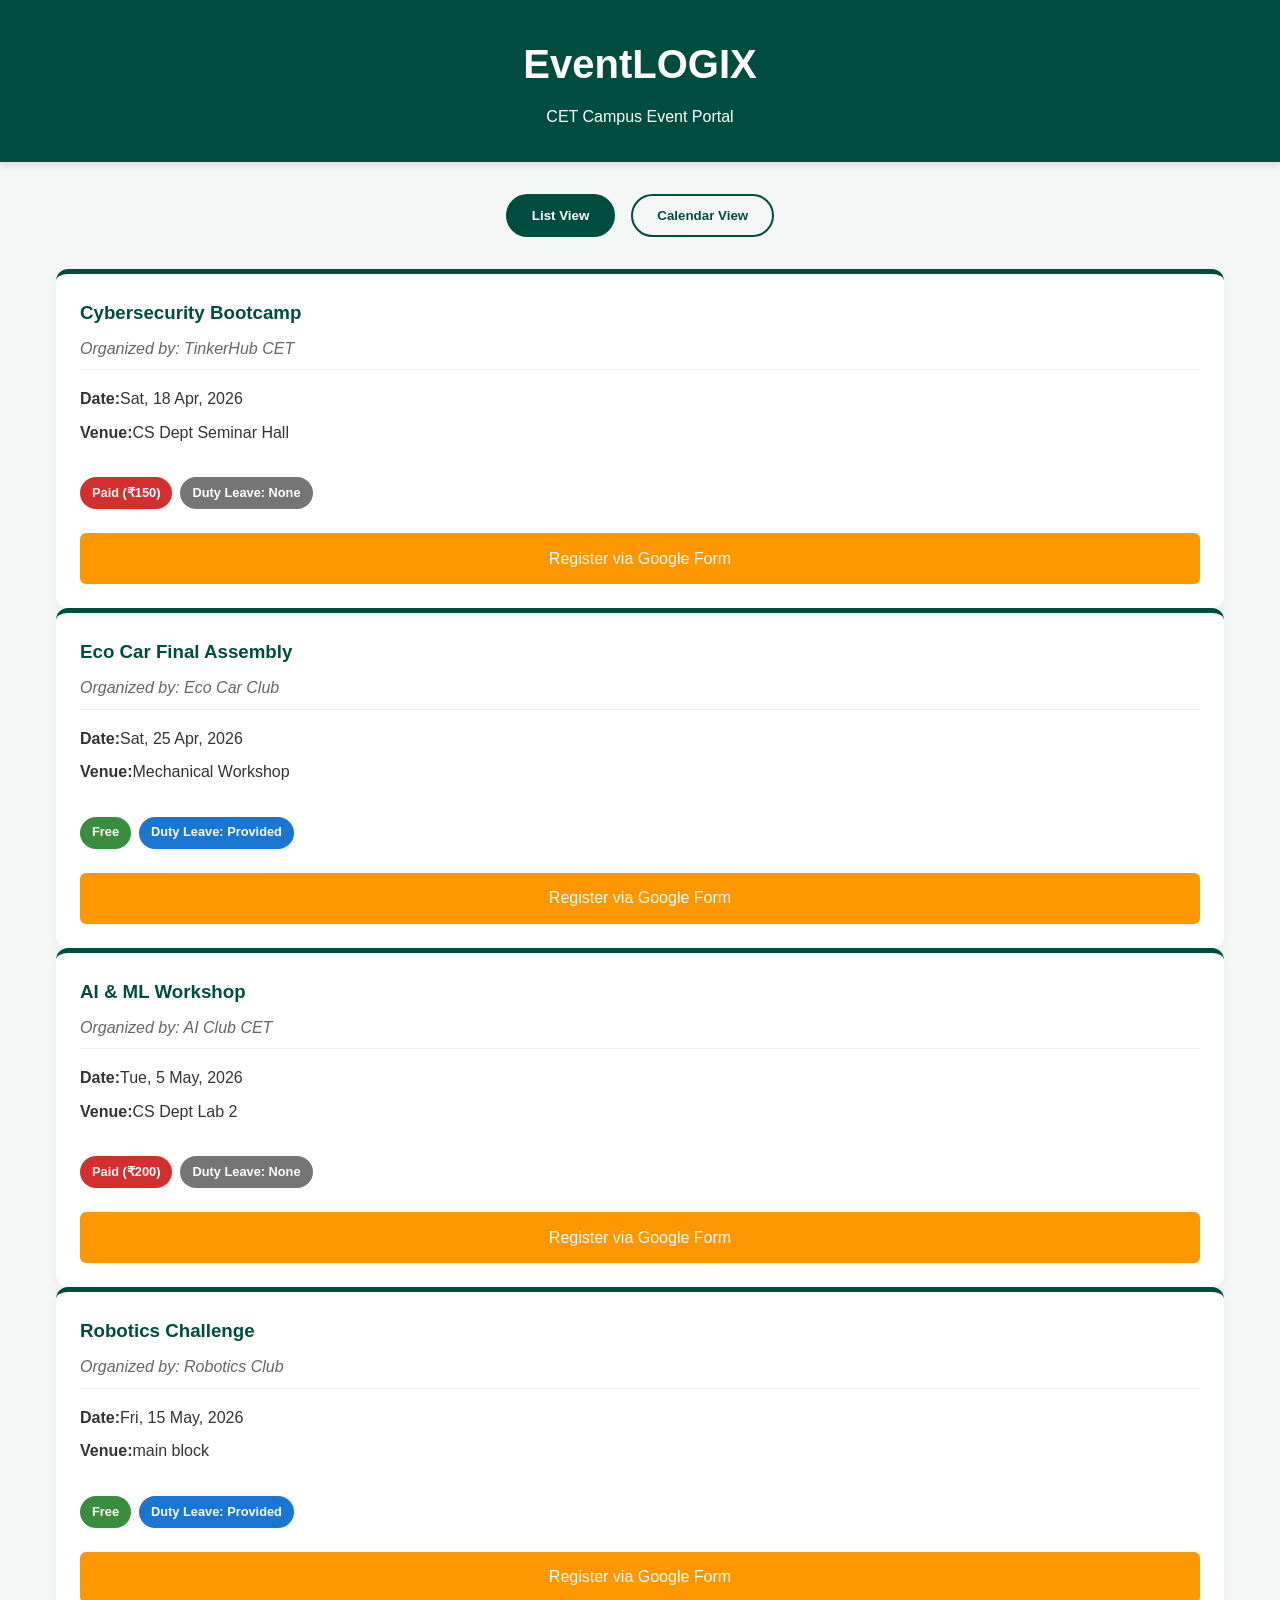
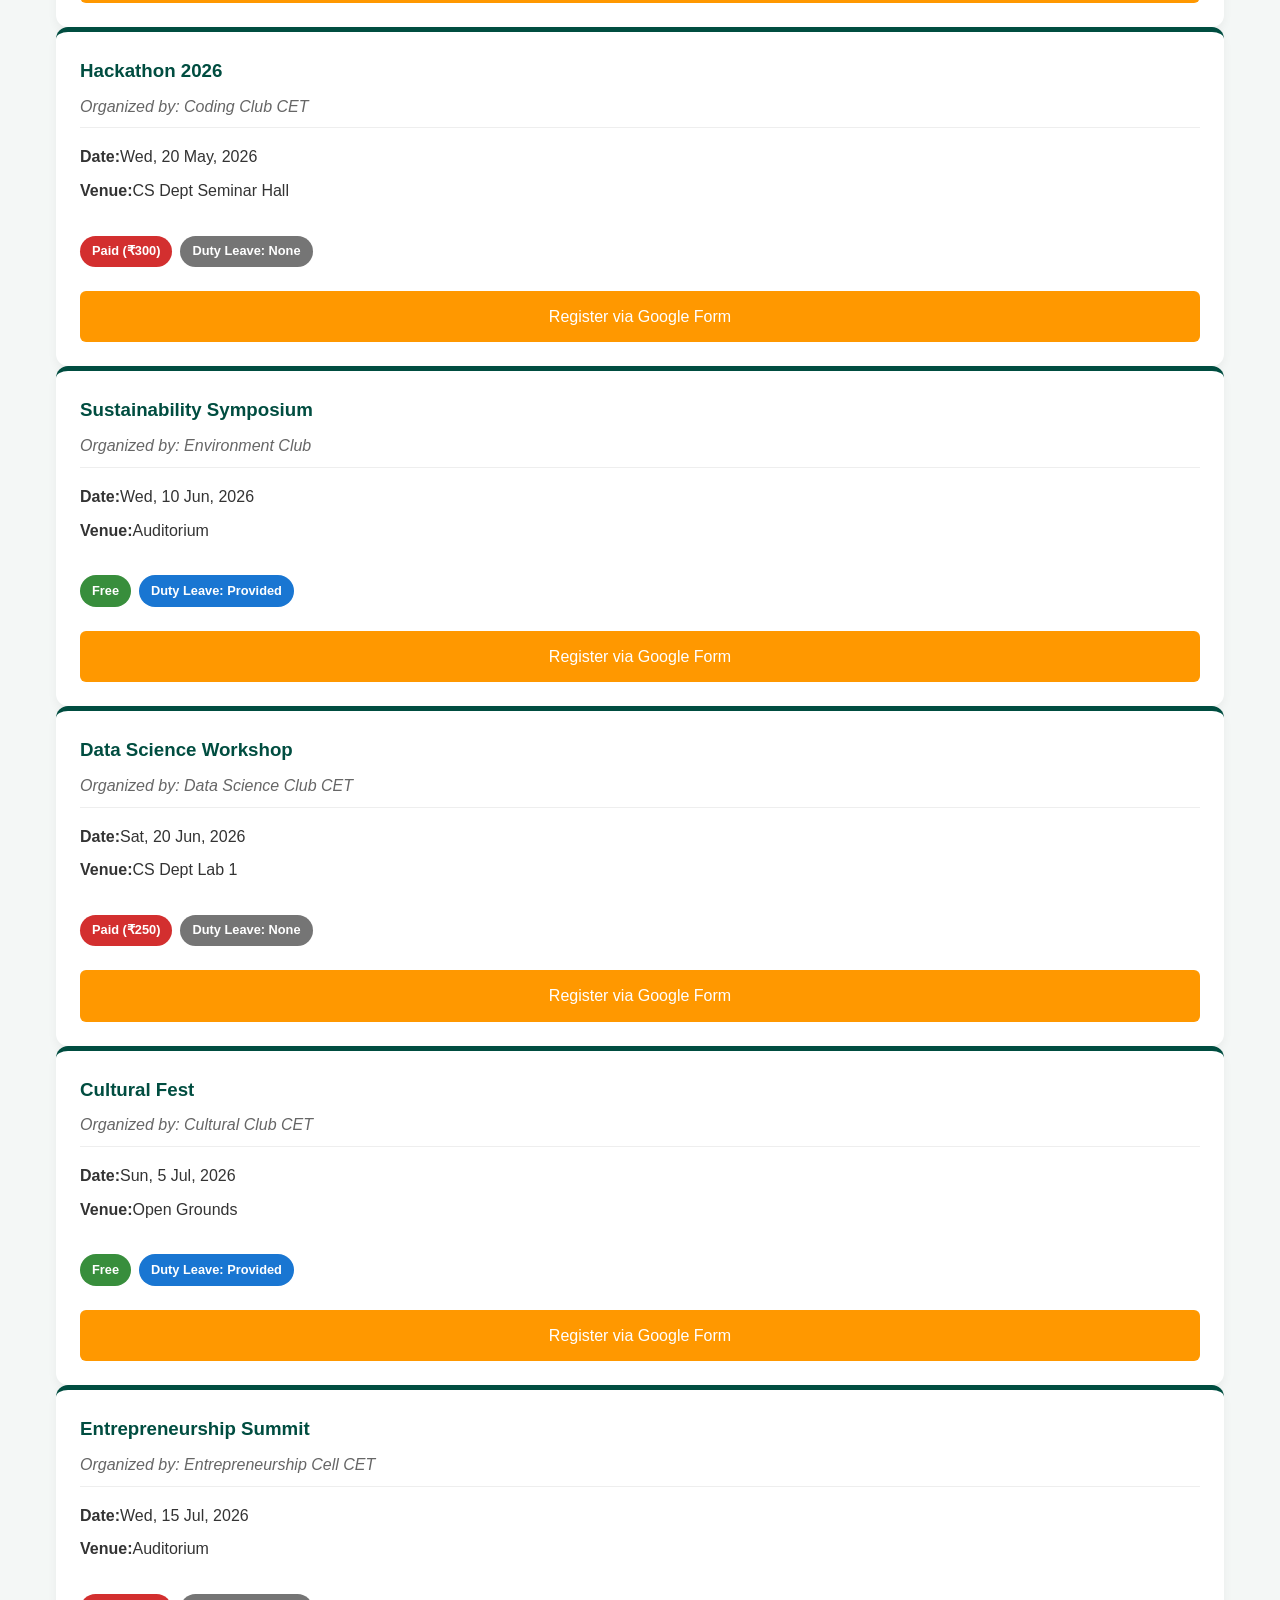
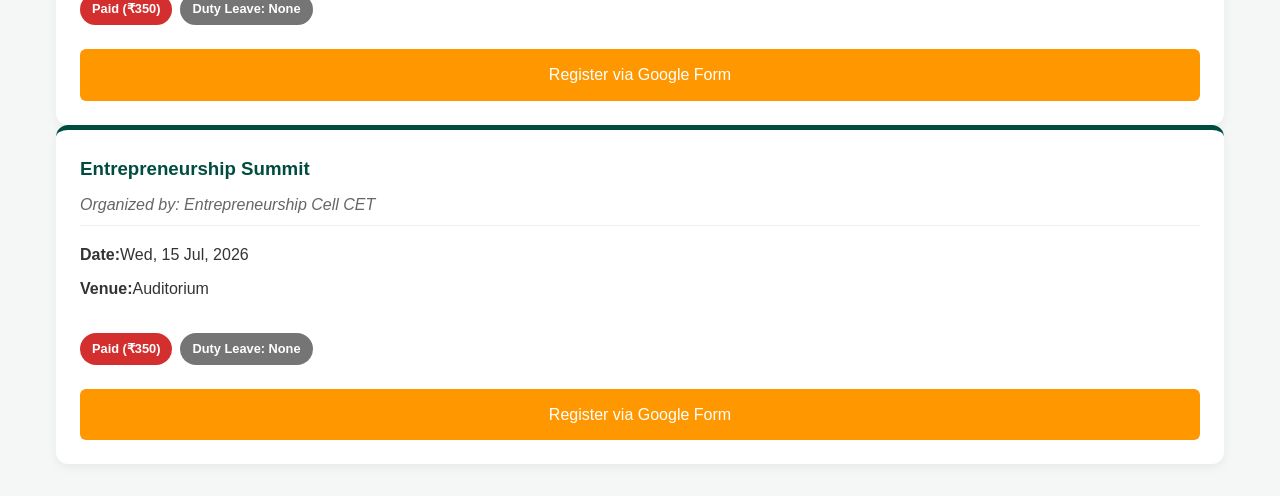
==== commit 3b35e6a6: "Update index.html" ====
--- a/index.html
+++ b/index.html
@@ -3,38 +3,38 @@
 <head>
     <meta charset="UTF-8">
     <meta name="viewport" content="width=device-width, initial-scale=1.0">
-    <title>EventLOGIX</title>
+    <title>EventLOGIX | CET Portal</title>
     <link rel="stylesheet" href="style.css">
 </head>
 <body>
 
-    <header>
-        <h1>EventLOGIX</h1>
-        <p>The Official CET Campus workshop & Hackathon Portal</p>
-    </header>
+<header>
+    <h1>EventLOGIX</h1>
+    <p>CET Campus Event Portal</p>
+</header>
 
-    <main>
-        
-        <section class="controls">
-            <button id="btn-list" class="toggle-btn active" onclick="switchView('list')">List View</button>
-            <button id="btn-calendar" class="toggle-btn" onclick="switchView('calendar')">Calendar View</button>
-        </section>
+<main>
+    <div class="controls">
+        <button id="btn-list" class="toggle-btn active" onclick="switchView('list')">List View</button>
+        <button id="btn-calendar" class="toggle-btn" onclick="switchView('calendar')">Calendar View</button>
+    </div>
 
-        <div id="list-view" class="active">
-            <div id="event-container" class="grid-container"></div>
+    <div id="list-view" class="active">
+        <div id="event-container" class="event-grid"></div>
+    </div>
+
+    <div id="calendar-view">
+        <div class="cal-wrapper">
+            <div class="cal-nav">
+                <button class="toggle-btn" onclick="changeMonth(-1)">Prev</button>
+                <h3 id="cal-label"></h3>
+                <button class="toggle-btn" onclick="changeMonth(1)">Next</button>
+            </div>
+            <div class="cal-grid" id="cal-grid"></div>
         </div>
+    </div>
+</main>
 
-        <div id="calendar-view">
-            <div class="calendar-header">
-                <button class="toggle-btn" onclick="changeMonth(-1)">&#8592; Prev</button>
-                <h2 id="calendar-month-year"></h2>
-                <button class="toggle-btn" onclick="changeMonth(1)">Next &#8594;</button>
-            </div>
-            <div class="calendar-grid" id="calendar-grid"></div>
-        </div>
-
-    </main>
-
-    <script src="script.js"></script>
+<script src="script.js"></script>
 </body>
 </html>
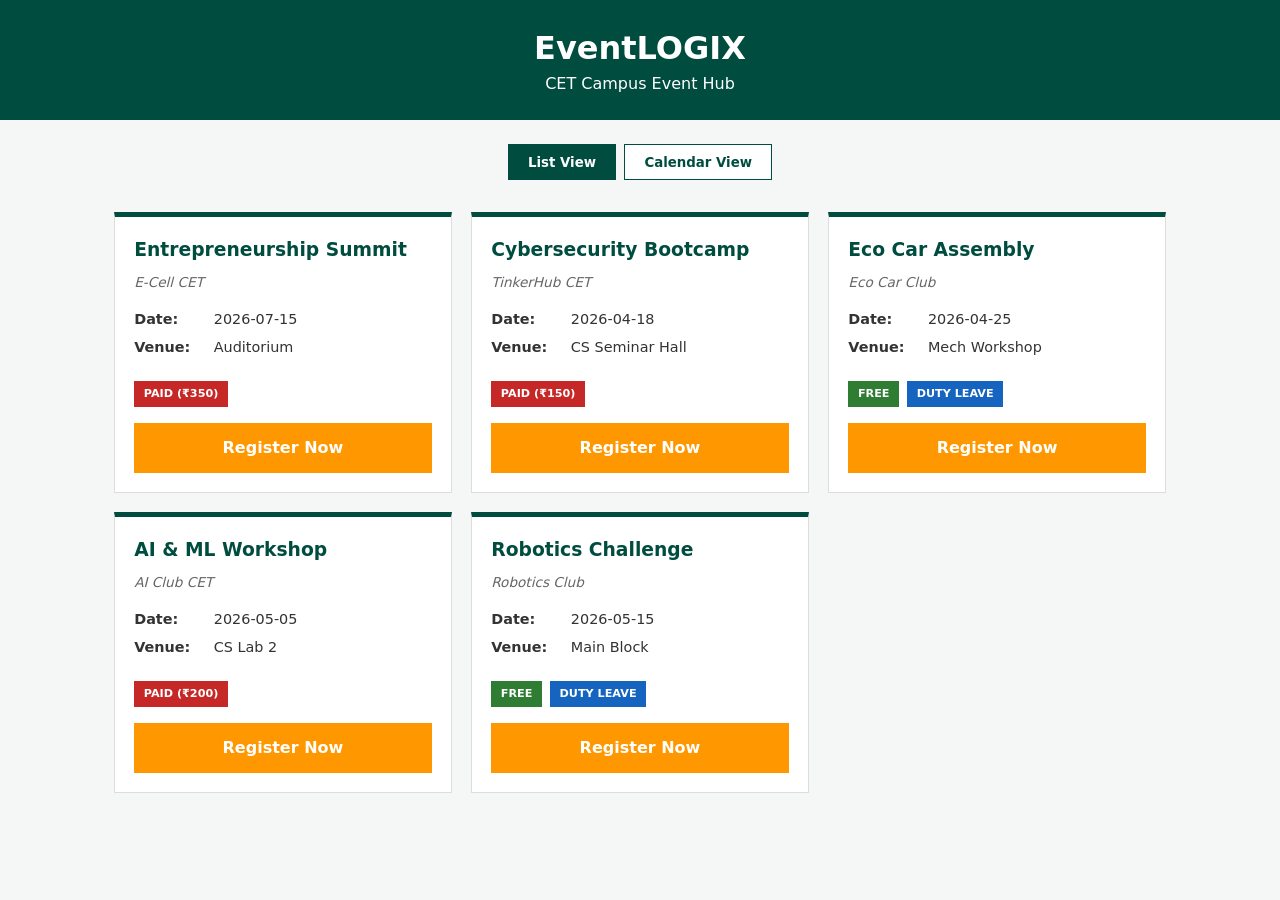
==== commit f29424bb: "Update index.html" ====
--- a/index.html
+++ b/index.html
@@ -3,14 +3,14 @@
 <head>
     <meta charset="UTF-8">
     <meta name="viewport" content="width=device-width, initial-scale=1.0">
-    <title>EventLOGIX | CET Portal</title>
+    <title>EventLOGIX | CET</title>
     <link rel="stylesheet" href="style.css">
 </head>
 <body>
 
 <header>
     <h1>EventLOGIX</h1>
-    <p>CET Campus Event Portal</p>
+    <p>CET Campus Event Hub</p>
 </header>
 
 <main>
@@ -24,14 +24,12 @@
     </div>
 
     <div id="calendar-view">
-        <div class="cal-wrapper">
-            <div class="cal-nav">
-                <button class="toggle-btn" onclick="changeMonth(-1)">Prev</button>
-                <h3 id="cal-label"></h3>
-                <button class="toggle-btn" onclick="changeMonth(1)">Next</button>
-            </div>
-            <div class="cal-grid" id="cal-grid"></div>
+        <div class="cal-nav">
+            <button onclick="changeMonth(-1)">Prev</button>
+            <h3 id="cal-label"></h3>
+            <button onclick="changeMonth(1)">Next</button>
         </div>
+        <div class="cal-grid" id="cal-grid"></div>
     </div>
 </main>
 
--- a/style.css
+++ b/style.css
@@ -1,338 +1,115 @@
-/* --- GLOBAL VARIABLES --- */
-/* The :root selector creates variables that can be used anywhere in the CSS */
+/* --- THEME VARIABLES --- */
 :root {
-    --primary-color: #004d40; /* Dark green theme color */
-    --secondary-color: #00796b; /* Lighter green for accents */
-    --accent-color: #ff9800; /* Orange for call-to-action buttons */
-    --bg-color: #f4f7f6; /* Very light gray for the page background */
-    --text-color: #333; /* Dark gray for highly readable text */
-    --card-bg: #ffffff; /* Pure white for event cards */
+    --primary: #004d40;
+    --secondary: #00796b;
+    --accent: #ff9800;
+    --bg: #f4f7f6;
+    --card: #ffffff;
+    --text: #333333;
+    --border: #dddddd;
 }
 
-/* --- BROWSER RESET --- */
-/* The asterisk (*) targets every single element on the page */
+/* --- RESET & BASE --- */
 * {
-    /* Ensures padding and borders don't increase the total width of elements */
-    box-sizing: border-box; 
-    /* Removes default browser margins */
-    margin: 0; 
-    /* Removes default browser padding */
-    padding: 0; 
-    /* Sets a clean, modern font for the whole site */
-    font-family: 'Segoe UI', Tahoma, Geneva, Verdana, sans-serif; 
+    box-sizing: border-box;
+    margin: 0;
+    padding: 0;
+    font-family: 'Segoe UI', system-ui, sans-serif;
 }
 
-/* --- BASE STYLES --- */
 body {
-    /* Applies the light gray background color */
-    background-color: var(--bg-color); 
-    /* Applies the dark gray text color */
-    color: var(--text-color); 
-    /* Increases space between lines of text for better reading */
-    line-height: 1.6; 
+    background-color: var(--bg);
+    color: var(--text);
+    line-height: 1.5;
 }
 
-/* --- HEADER STYLES --- */
 header {
-    /* Uses the dark green theme color for the top banner */
-    background-color: var(--primary-color); 
-    /* Makes the text inside the header white */
-    color: white; 
-    /* Adds space inside the header (top/bottom: 2rem, left/right: 1rem) */
-    padding: 2rem 1rem; 
-    /* Centers the text horizontally */
-    text-align: center; 
-    /* Adds a subtle drop shadow below the header */
-    box-shadow: 0 4px 6px rgba(0,0,0,0.1); 
+    background: var(--primary);
+    color: white;
+    padding: 1.5rem;
+    text-align: center;
 }
 
-header h1 {
-    /* Makes the main title very large */
-    font-size: 2.5rem; 
-    /* Adds a small space below the title */
-    margin-bottom: 0.5rem; 
+main {
+    max-width: 1100px;
+    margin: 0 auto;
+    padding: 1.5rem;
 }
 
-/* --- MAIN LAYOUT --- */
-main {
-    /* Adds space around the main content area */
-    padding: 2rem 1rem; 
-    /* Prevents the content from stretching too wide on large screens */
-    max-width: 1200px; 
-    /* Automatically centers the main content box horizontally */
-    margin: 0 auto; 
-}
-
-/* --- NAVIGATION BUTTONS --- */
+/* --- UI CONTROLS --- */
 .controls {
-    /* Uses flexbox to arrange items in a row */
-    display: flex; 
-    /* Centers the buttons horizontally inside the row */
-    justify-content: center; 
-    /* Adds exactly 1rem of space between the buttons */
-    gap: 1rem; 
-    /* Pushes content below the controls down by 2rem */
-    margin-bottom: 2rem; 
+    display: flex;
+    justify-content: center;
+    gap: 0.5rem;
+    margin-bottom: 2rem;
 }
 
 .toggle-btn {
-    /* Adds space inside the button (top/bottom: 0.75rem, left/right: 1.5rem) */
-    padding: 0.75rem 1.5rem; 
-    /* Creates a 2px solid green border */
-    border: 2px solid var(--primary-color); 
-    /* Makes the background see-through initially */
-    background-color: transparent; 
-    /* Colors the text green */
-    color: var(--primary-color); 
-    /* Makes the button text bold */
-    font-weight: bold; 
-    /* Rounds the corners of the button heavily to look like a pill */
-    border-radius: 30px; 
-    /* Changes the mouse cursor to a pointer (hand) on hover */
-    cursor: pointer; 
-    /* Makes color changes happen smoothly over 0.3 seconds */
-    transition: all 0.3s ease; 
+    padding: 0.6rem 1.2rem;
+    border: 1px solid var(--primary);
+    background: white;
+    color: var(--primary);
+    font-weight: bold;
+    cursor: pointer;
 }
 
-/* Styles applied when button is hovered OR has the 'active' class */
-.toggle-btn.active, 
-.toggle-btn:hover {
-    /* Fills the button with the green color */
-    background-color: var(--primary-color); 
-    /* Changes the text color to white */
-    color: white; 
+.toggle-btn.active {
+    background: var(--primary);
+    color: white;
 }
 
-/* --- VIEW SWITCHING LOGIC --- */
-/* By default, hide both the list and the calendar */
-#list-view, #calendar-view {
-    display: none; 
-    /* Applies a fade-in animation when they appear */
-    animation: fadeIn 0.5s ease-in-out; 
+/* --- LIST VIEW --- */
+#list-view, #calendar-view { display: none; }
+#list-view.active, #calendar-view.active { display: block; }
+
+.event-grid {
+    display: grid;
+    grid-template-columns: repeat(auto-fit, minmax(300px, 1fr));
+    gap: 1.2rem;
 }
 
-/* If a view has the 'active' class, make it visible */
-#list-view.active, #calendar-view.active {
-    display: block; 
+.card {
+    background: var(--card);
+    padding: 1.2rem;
+    border: 1px solid var(--border);
+    border-top: 5px solid var(--primary);
+    display: flex;
+    flex-direction: column;
 }
 
-/* Defines the fade-in animation frames */
-@keyframes fadeIn {
-    /* Start fully transparent and pushed down slightly */
-    from { opacity: 0; transform: translateY(10px); } 
-    /* End fully visible and in normal position */
-    to { opacity: 1; transform: translateY(0); } 
+.card h3 { color: var(--primary); margin-bottom: 0.5rem; }
+.club-tag { font-size: 0.85rem; color: #666; font-style: italic; margin-bottom: 1rem; }
+.details { font-size: 0.9rem; margin-bottom: 0.4rem; }
+.details b { display: inline-block; width: 75px; }
+
+/* --- BADGES & BUTTONS --- */
+.badge-row { margin: 1rem 0; display: flex; gap: 0.5rem; }
+.badge { padding: 0.3rem 0.6rem; font-size: 0.7rem; font-weight: bold; color: white; text-transform: uppercase; }
+.bg-free { background: #2e7d32; }
+.bg-paid { background: #c62828; }
+.bg-dl   { background: #1565c0; }
+
+.btn-reg {
+    display: block;
+    width: 100%;
+    padding: 0.8rem;
+    background: var(--accent);
+    color: white;
+    text-align: center;
+    text-decoration: none;
+    font-weight: bold;
+    margin-top: auto;
 }
 
-/* --- CARD GRID LAYOUT --- */
-.grid-container {
-    /* Uses CSS Grid for a 2D layout */
-    display: grid; 
-    /* Automatically creates columns. Cards stretch but won't shrink below 320px */
-    grid-template-columns: repeat(auto-fit, minmax(320px, 1fr)); 
-    /* Adds space between the grid cards */
-    gap: 1.5rem; 
+/* --- CALENDAR --- */
+.cal-wrapper { background: white; border: 1px solid var(--border); }
+.cal-nav { display: flex; justify-content: space-between; align-items: center; padding: 1rem; border-bottom: 1px solid var(--border); }
+.cal-grid { display: grid; grid-template-columns: repeat(7, 1fr); background: var(--border); gap: 1px; }
+.cal-cell { background: white; min-height: 100px; padding: 0.4rem; }
+.cal-header-cell { background: #f8f8f8; padding: 0.5rem; text-align: center; font-weight: bold; font-size: 0.8rem; }
+.cal-ev-link {
+    display: block; background: var(--secondary); color: white; font-size: 0.65rem;
+    padding: 2px 4px; margin-top: 3px; text-decoration: none; overflow: hidden;
+    text-overflow: ellipsis; white-space: nowrap;
 }
-
-/* --- EVENT CARD STYLES --- */
-.card {
-    /* Sets the card background to white */
-    background: var(--card-bg); 
-    /* Rounds the corners of the card slightly */
-    border-radius: 12px; 
-    /* Adds space inside the card */
-    padding: 1.5rem; 
-    /* Adds a very light drop shadow */
-    box-shadow: 0 4px 10px rgba(0,0,0,0.05); 
-    /* Adds a thick green stripe to the top of the card */
-    border-top: 5px solid var(--primary-color); 
-    /* Uses flexbox to arrange contents vertically */
-    display: flex; 
-    /* Sets the flex direction to column (top to bottom) */
-    flex-direction: column; 
-    /* Prepares the card for smooth hover animations */
-    transition: transform 0.2s, box-shadow 0.2s; 
-}
-
-.card:hover {
-    /* Moves the card up by 5 pixels on hover (lift effect) */
-    transform: translateY(-5px); 
-    /* Makes the shadow larger/darker on hover */
-    box-shadow: 0 6px 15px rgba(0,0,0,0.1); 
-}
-
-.card h3 {
-    /* Colors the event title green */
-    color: var(--primary-color); 
-    /* Adds a tiny space below the title */
-    margin-bottom: 0.5rem; 
-}
-
-.card .club-name {
-    /* Makes the club name italic */
-    font-style: italic; 
-    /* Colors the club name medium gray */
-    color: #666; 
-    /* Adds space below the club name */
-    margin-bottom: 1rem; 
-    /* Adds a thin gray line below the club name */
-    border-bottom: 1px solid #eee; 
-    /* Adds space between the text and the bottom border */
-    padding-bottom: 0.5rem; 
-}
-
-.detail-row {
-    /* Uses flexbox to align the label and data horizontally */
-    display: flex; 
-    /* Adds space below each detail row */
-    margin-bottom: 0.5rem; 
-}
-
-/* --- BADGES --- */
-.badges {
-    /* Uses flexbox to put badges in a row */
-    display: flex; 
-    /* Adds space between badges */
-    gap: 0.5rem; 
-    /* Adds space above and below the badge container */
-    margin: 1.5rem 0; 
-}
-
-.badge {
-    /* Adds space inside the badge */
-    padding: 0.35rem 0.75rem; 
-    /* Rounds the edges of the badge into a pill shape */
-    border-radius: 20px; 
-    /* Makes the badge text small */
-    font-size: 0.8rem; 
-    /* Makes the badge text bold */
-    font-weight: bold; 
-    /* Makes the badge text white */
-    color: white; 
-}
-
-/* specific colors for different badge states */
-.bg-paid { background-color: #d32f2f; } /* Red for paid */
-.bg-free { background-color: #388e3c; } /* Green for free */
-.bg-leave { background-color: #1976d2; } /* Blue for duty leave */
-.bg-no-leave { background-color: #757575; } /* Gray for no leave */
-
-/* --- REGISTER BUTTON --- */
-.btn-register {
-    /* Pushes the button to the absolute bottom of the flex card */
-    margin-top: auto; 
-    /* Makes the link behave like a block (takes full width) */
-    display: block; 
-    /* Adds space inside the button */
-    padding: 0.8rem; 
-    /* Colors the button orange */
-    background-color: var(--accent-color); 
-    /* Colors the text white */
-    color: white; 
-    /* Removes the default underline from the link */
-    text-decoration: none; 
-    /* Rounds the corners slightly */
-    border-radius: 6px; 
-    /* Centers the text inside the button */
-    text-align: center; 
-    /* Prepares background color to change smoothly on hover */
-    transition: background-color 0.2s; 
-}
-
-.btn-register:hover {
-    /* Darkens the orange slightly on hover */
-    background-color: #e68a00; 
-}
-
-/* --- CALENDAR LAYOUT --- */
-.calendar-header {
-    /* Uses flexbox for the top calendar bar */
-    display: flex; 
-    /* Pushes Prev left, Title center, Next right */
-    justify-content: space-between; 
-    /* Aligns all items vertically in the middle */
-    align-items: center; 
-    /* Sets the background to white */
-    background: white; 
-    /* Adds space inside the header */
-    padding: 1rem; 
-    /* Rounds the corners of the header box */
-    border-radius: 8px; 
-    /* Adds space below the header */
-    margin-bottom: 1rem; 
-}
-
-.calendar-grid {
-    /* Uses CSS Grid for the 7-day calendar layout */
-    display: grid; 
-    /* Forces exactly 7 columns of equal width */
-    grid-template-columns: repeat(7, 1fr); 
-    /* Adds a 5px gap between squares (acts as border lines) */
-    gap: 5px; 
-    /* Makes the background gray (visible through the gaps) */
-    background: #ddd; 
-    /* Adds a gray border around the whole calendar */
-    border: 1px solid #ddd; 
-}
-
-.calendar-day-header {
-    /* Colors the day headers (Sun, Mon) green */
-    background: var(--primary-color); 
-    /* Colors the header text white */
-    color: white; 
-    /* Adds space inside the header */
-    padding: 0.5rem; 
-    /* Centers the text */
-    text-align: center; 
-}
-
-.calendar-day {
-    /* Makes individual day squares white */
-    background: white; 
-    /* Ensures the square is at least 100px tall even if empty */
-    min-height: 100px; 
-    /* Adds space inside the square */
-    padding: 0.5rem; 
-}
-
-.calendar-day.empty {
-    /* Makes padding squares light gray to differentiate them from active days */
-    background: #f9f9f9; 
-}
-
-.calendar-event {
-    /* Colors the small event bar light teal */
-    background: var(--secondary-color); 
-    /* Colors the text white */
-    color: white; 
-    /* Makes the text very small */
-    font-size: 0.75rem; 
-    /* Adds tiny padding inside the bar */
-    padding: 4px; 
-    /* Adds space below the bar so they stack neatly */
-    margin-bottom: 4px; 
-    /* Forces the text to stay on one single line */
-    white-space: nowrap; 
-    /* Hides any text that flows outside the box */
-    overflow: hidden; 
-    /* Adds '...' if the text is too long for the box */
-    text-overflow: ellipsis; 
-}
-
-/* Modifies the event bar to be red if it costs money */
-.calendar-event.paid { background: #d32f2f; }
-
-/* --- MOBILE RESPONSIVE RULES --- */
-/* These rules apply ONLY when the screen is 768px wide or smaller */
-@media (max-width: 768px) {
-    /* Changes the 7-column calendar grid to a single 1-column list */
-    .calendar-grid { grid-template-columns: 1fr; } 
-    /* Hides the desktop day headers (Sun, Mon, Tue) */
-    .calendar-day-header { display: none; } 
-    /* Hides the empty padding squares (they aren't needed in a list) */
-    .calendar-day.empty { display: none; } 
-    /* Allows day boxes to shrink to fit text height */
-    .calendar-day { min-height: auto; } 
-    /* Allows event titles to wrap to the next line on mobile */
-    .calendar-event { white-space: normal; } 
-}+.cal-ev-link.paid { background: #c62828; }
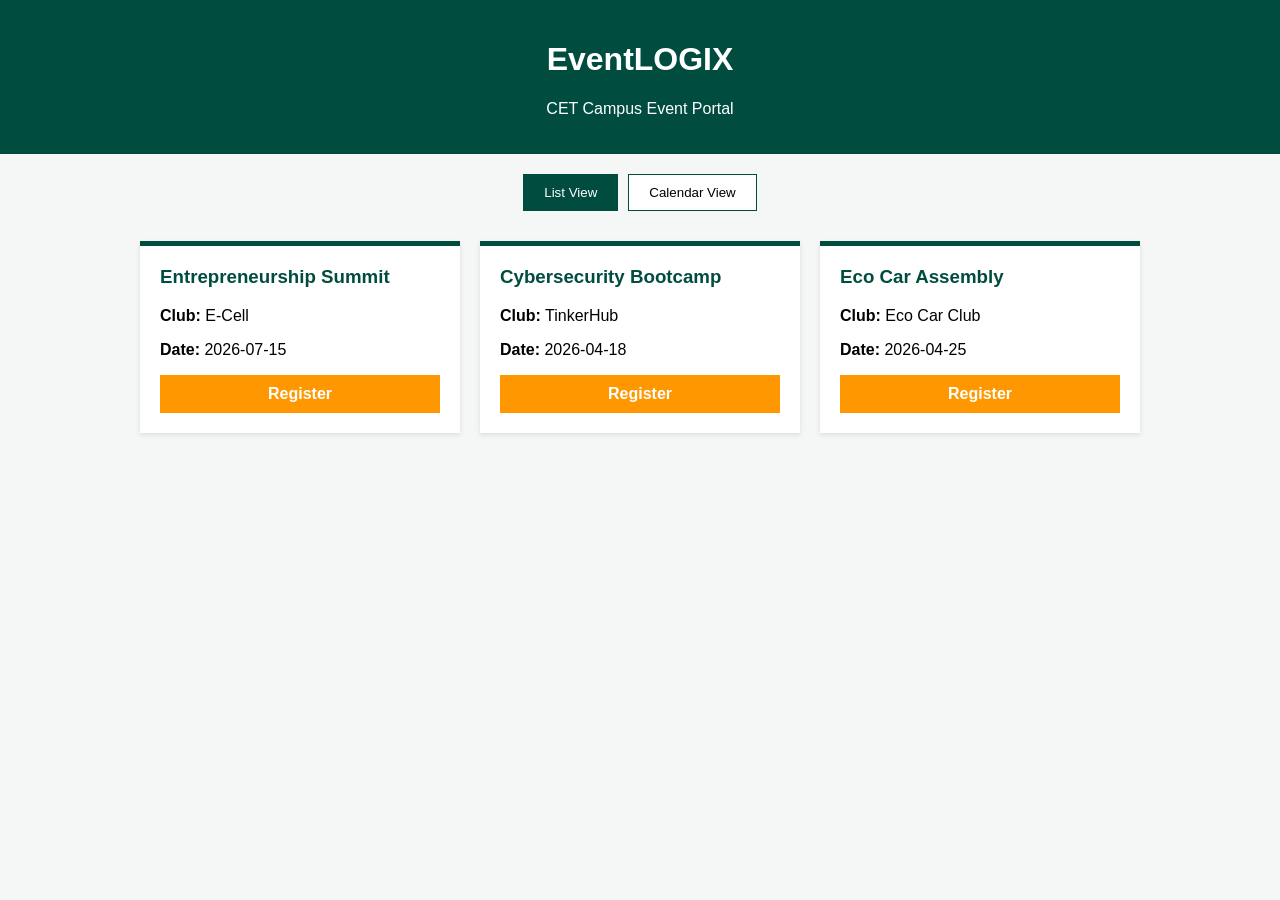
==== commit eac8fc55: "Update index.html" ====
--- a/index.html
+++ b/index.html
@@ -3,14 +3,14 @@
 <head>
     <meta charset="UTF-8">
     <meta name="viewport" content="width=device-width, initial-scale=1.0">
-    <title>EventLOGIX | CET</title>
+    <title>EventLOGIX | CET Portal</title>
     <link rel="stylesheet" href="style.css">
 </head>
 <body>
 
 <header>
     <h1>EventLOGIX</h1>
-    <p>CET Campus Event Hub</p>
+    <p>CET Campus Event Portal</p>
 </header>
 
 <main>
@@ -24,12 +24,14 @@
     </div>
 
     <div id="calendar-view">
-        <div class="cal-nav">
-            <button onclick="changeMonth(-1)">Prev</button>
-            <h3 id="cal-label"></h3>
-            <button onclick="changeMonth(1)">Next</button>
+        <div class="cal-wrapper">
+            <div class="cal-nav">
+                <button class="toggle-btn" onclick="changeMonth(-1)">Prev</button>
+                <h3 id="cal-label"></h3>
+                <button class="toggle-btn" onclick="changeMonth(1)">Next</button>
+            </div>
+            <div class="cal-grid" id="cal-grid"></div>
         </div>
-        <div class="cal-grid" id="cal-grid"></div>
     </div>
 </main>
 
--- a/style.css
+++ b/style.css
@@ -1,115 +1,51 @@
-/* --- THEME VARIABLES --- */
+/* Variables for easy color changes */
 :root {
-    --primary: #004d40;
-    --secondary: #00796b;
+    --cet-teal: #004d40;
     --accent: #ff9800;
     --bg: #f4f7f6;
-    --card: #ffffff;
-    --text: #333333;
-    --border: #dddddd;
 }
 
-/* --- RESET & BASE --- */
-* {
-    box-sizing: border-box;
-    margin: 0;
-    padding: 0;
-    font-family: 'Segoe UI', system-ui, sans-serif;
-}
+body { background: var(--bg); font-family: sans-serif; margin: 0; }
 
-body {
-    background-color: var(--bg);
-    color: var(--text);
-    line-height: 1.5;
-}
+header { background: var(--cet-teal); color: white; padding: 20px; text-align: center; }
 
-header {
-    background: var(--primary);
-    color: white;
-    padding: 1.5rem;
-    text-align: center;
-}
+main { max-width: 1000px; margin: auto; padding: 20px; }
 
-main {
-    max-width: 1100px;
-    margin: 0 auto;
-    padding: 1.5rem;
-}
-
-/* --- UI CONTROLS --- */
-.controls {
-    display: flex;
-    justify-content: center;
-    gap: 0.5rem;
-    margin-bottom: 2rem;
-}
-
-.toggle-btn {
-    padding: 0.6rem 1.2rem;
-    border: 1px solid var(--primary);
-    background: white;
-    color: var(--primary);
-    font-weight: bold;
-    cursor: pointer;
-}
-
-.toggle-btn.active {
-    background: var(--primary);
-    color: white;
-}
-
-/* --- LIST VIEW --- */
+/* View Switching Logic */
 #list-view, #calendar-view { display: none; }
 #list-view.active, #calendar-view.active { display: block; }
 
-.event-grid {
-    display: grid;
-    grid-template-columns: repeat(auto-fit, minmax(300px, 1fr));
-    gap: 1.2rem;
+/* Navigation Buttons */
+.controls { display: flex; justify-content: center; gap: 10px; margin-bottom: 30px; }
+.toggle-btn { padding: 10px 20px; cursor: pointer; border: 1px solid var(--cet-teal); background: white; }
+.toggle-btn.active { background: var(--cet-teal); color: white; }
+
+/* The Card Grid */
+.event-grid { display: grid; grid-template-columns: repeat(auto-fit, minmax(280px, 1fr)); gap: 20px; }
+
+.card { 
+    background: white; 
+    padding: 20px; 
+    border-top: 5px solid var(--cet-teal); 
+    box-shadow: 0 2px 5px rgba(0,0,0,0.1);
 }
 
-.card {
-    background: var(--card);
-    padding: 1.2rem;
-    border: 1px solid var(--border);
-    border-top: 5px solid var(--primary);
-    display: flex;
-    flex-direction: column;
+.card h3 { color: var(--cet-teal); margin-top: 0; }
+
+.btn-reg { 
+    display: block; 
+    background: var(--accent); 
+    color: white; 
+    text-align: center; 
+    padding: 10px; 
+    text-decoration: none; 
+    font-weight: bold;
+    margin-top: 15px;
 }
 
-.card h3 { color: var(--primary); margin-bottom: 0.5rem; }
-.club-tag { font-size: 0.85rem; color: #666; font-style: italic; margin-bottom: 1rem; }
-.details { font-size: 0.9rem; margin-bottom: 0.4rem; }
-.details b { display: inline-block; width: 75px; }
-
-/* --- BADGES & BUTTONS --- */
-.badge-row { margin: 1rem 0; display: flex; gap: 0.5rem; }
-.badge { padding: 0.3rem 0.6rem; font-size: 0.7rem; font-weight: bold; color: white; text-transform: uppercase; }
-.bg-free { background: #2e7d32; }
-.bg-paid { background: #c62828; }
-.bg-dl   { background: #1565c0; }
-
-.btn-reg {
-    display: block;
-    width: 100%;
-    padding: 0.8rem;
-    background: var(--accent);
-    color: white;
-    text-align: center;
-    text-decoration: none;
-    font-weight: bold;
-    margin-top: auto;
-}
-
-/* --- CALENDAR --- */
-.cal-wrapper { background: white; border: 1px solid var(--border); }
-.cal-nav { display: flex; justify-content: space-between; align-items: center; padding: 1rem; border-bottom: 1px solid var(--border); }
-.cal-grid { display: grid; grid-template-columns: repeat(7, 1fr); background: var(--border); gap: 1px; }
-.cal-cell { background: white; min-height: 100px; padding: 0.4rem; }
-.cal-header-cell { background: #f8f8f8; padding: 0.5rem; text-align: center; font-weight: bold; font-size: 0.8rem; }
-.cal-ev-link {
-    display: block; background: var(--secondary); color: white; font-size: 0.65rem;
-    padding: 2px 4px; margin-top: 3px; text-decoration: none; overflow: hidden;
-    text-overflow: ellipsis; white-space: nowrap;
-}
-.cal-ev-link.paid { background: #c62828; }
+/* Calendar Styles */
+.cal-nav { display: flex; justify-content: space-between; align-items: center; margin-bottom: 10px; }
+.cal-grid { display: grid; grid-template-columns: repeat(7, 1fr); background: #ddd; gap: 1px; }
+.cal-cell { background: white; min-height: 80px; padding: 5px; font-size: 0.8rem; }
+.cal-header { background: #eee; text-align: center; font-weight: bold; padding: 5px; }
+.cal-event { background: var(--cet-teal); color: white; display: block; margin-top: 2px; padding: 2px; text-decoration: none; font-size: 0.7rem; }
